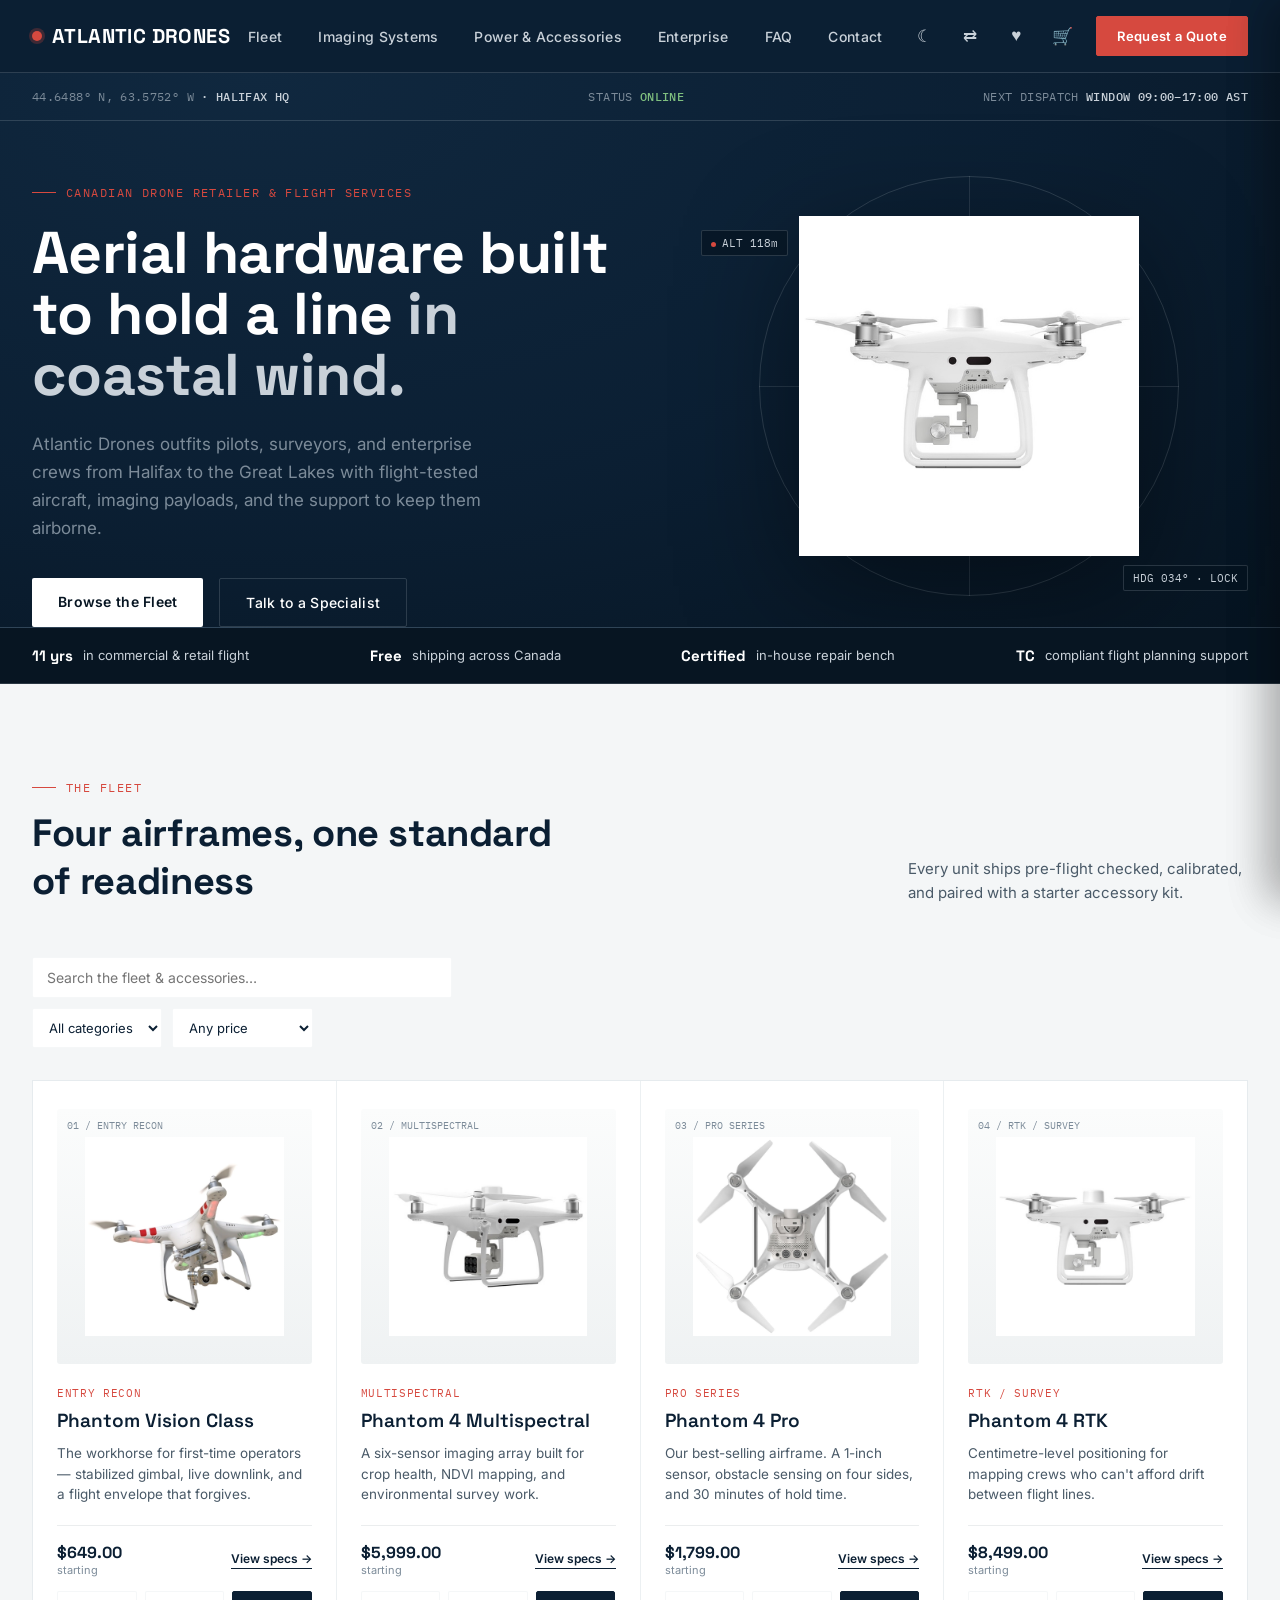
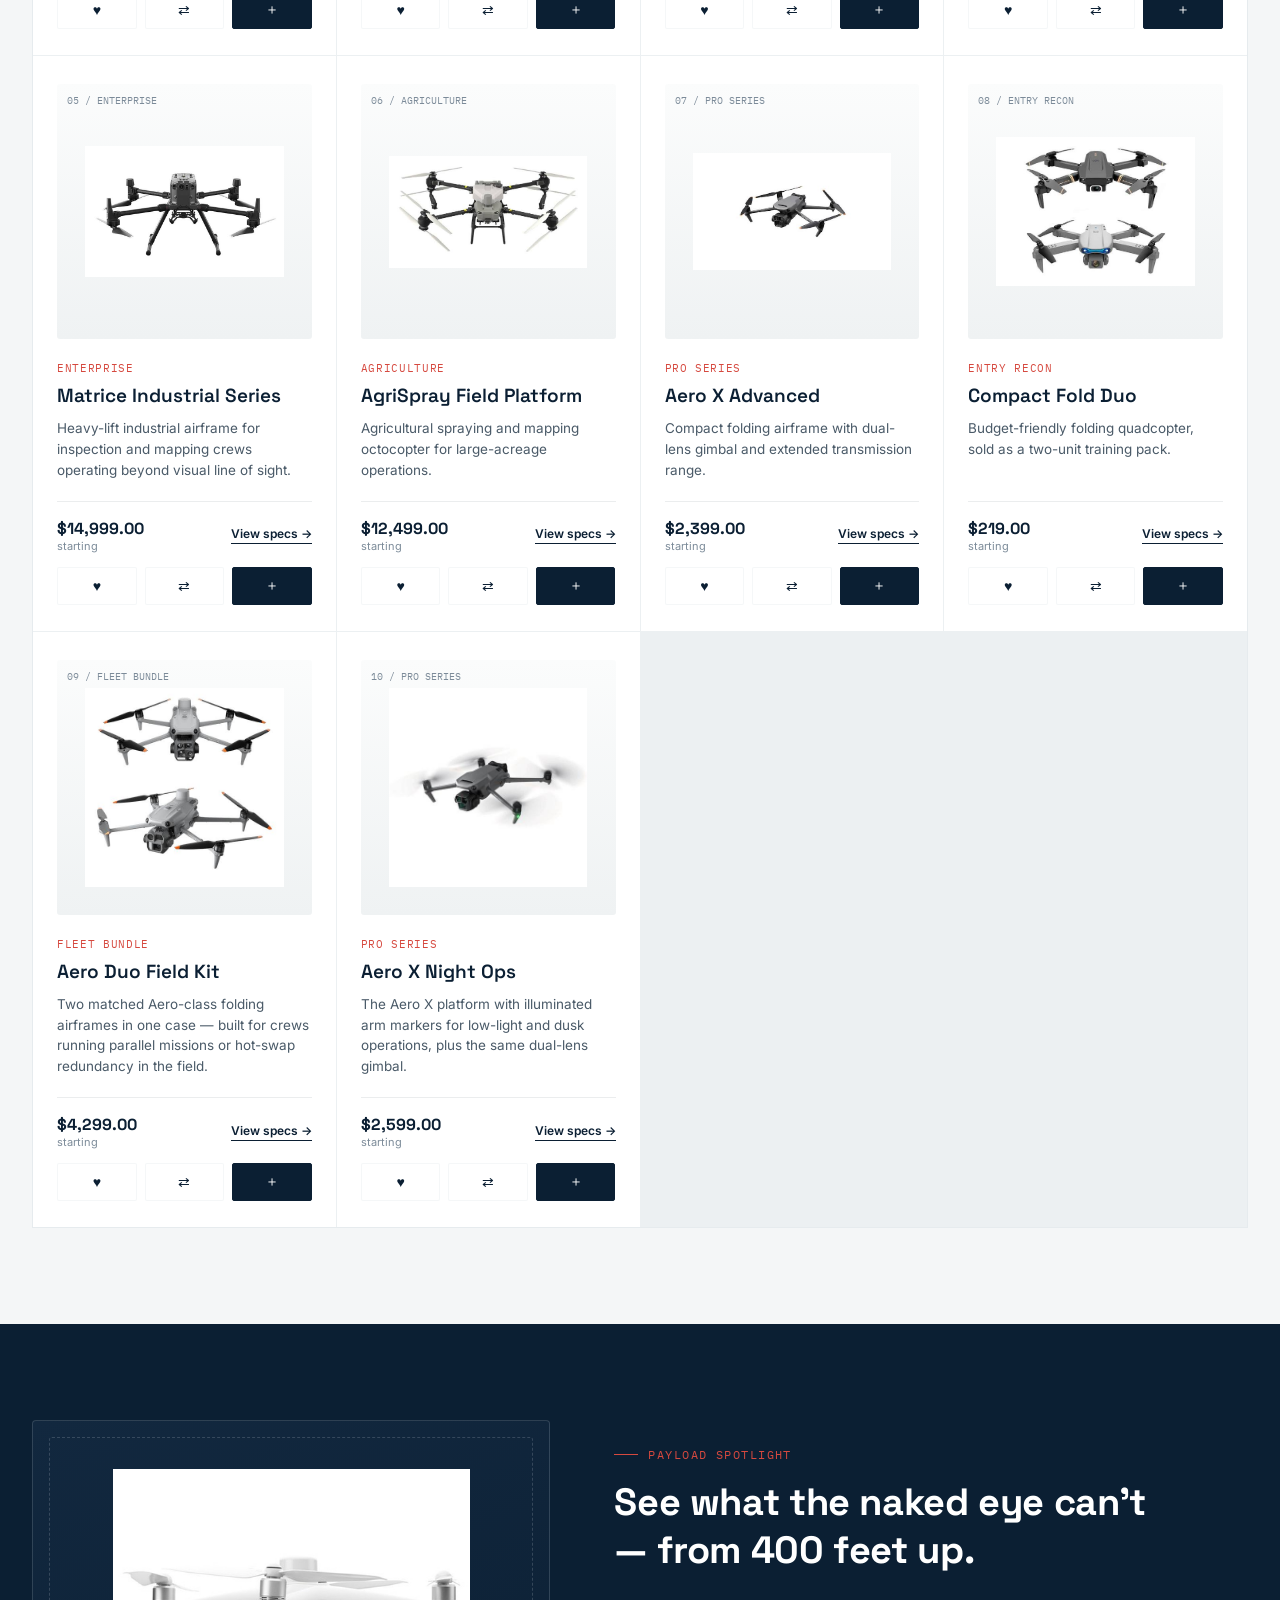
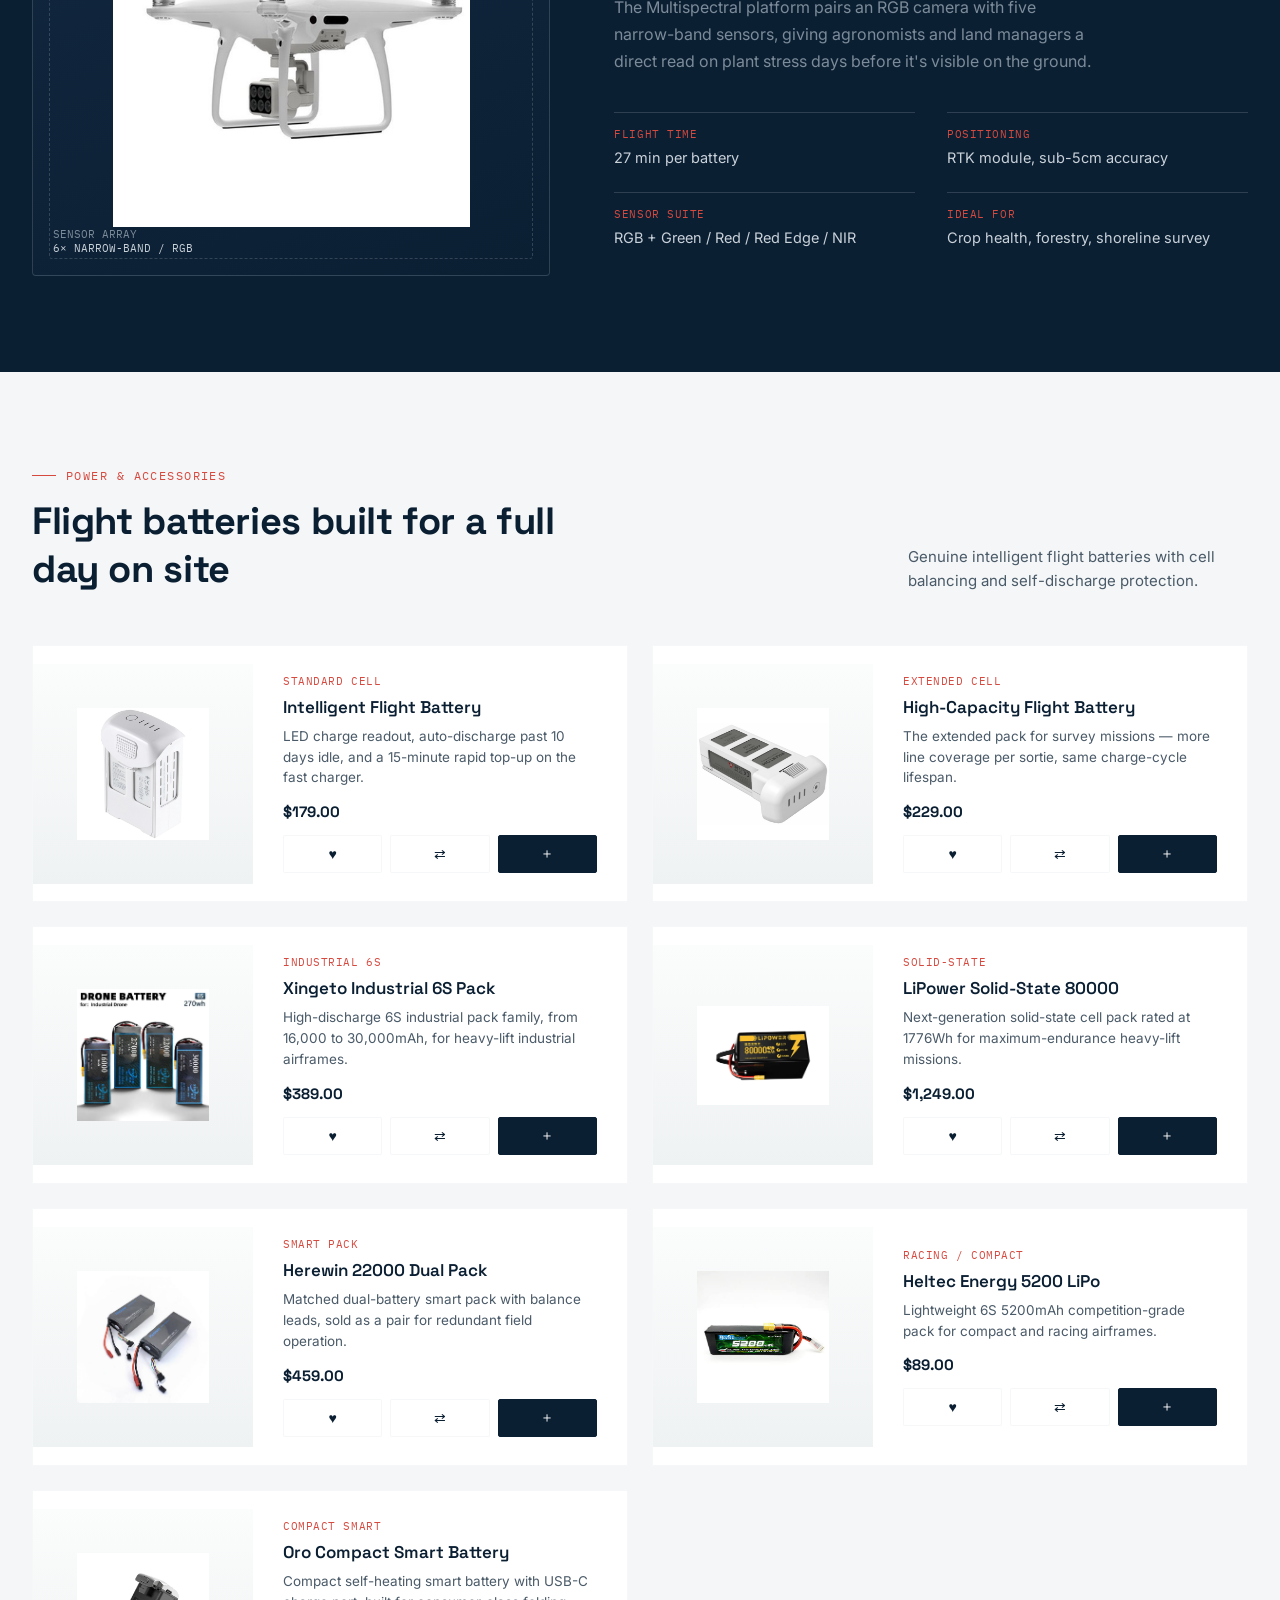
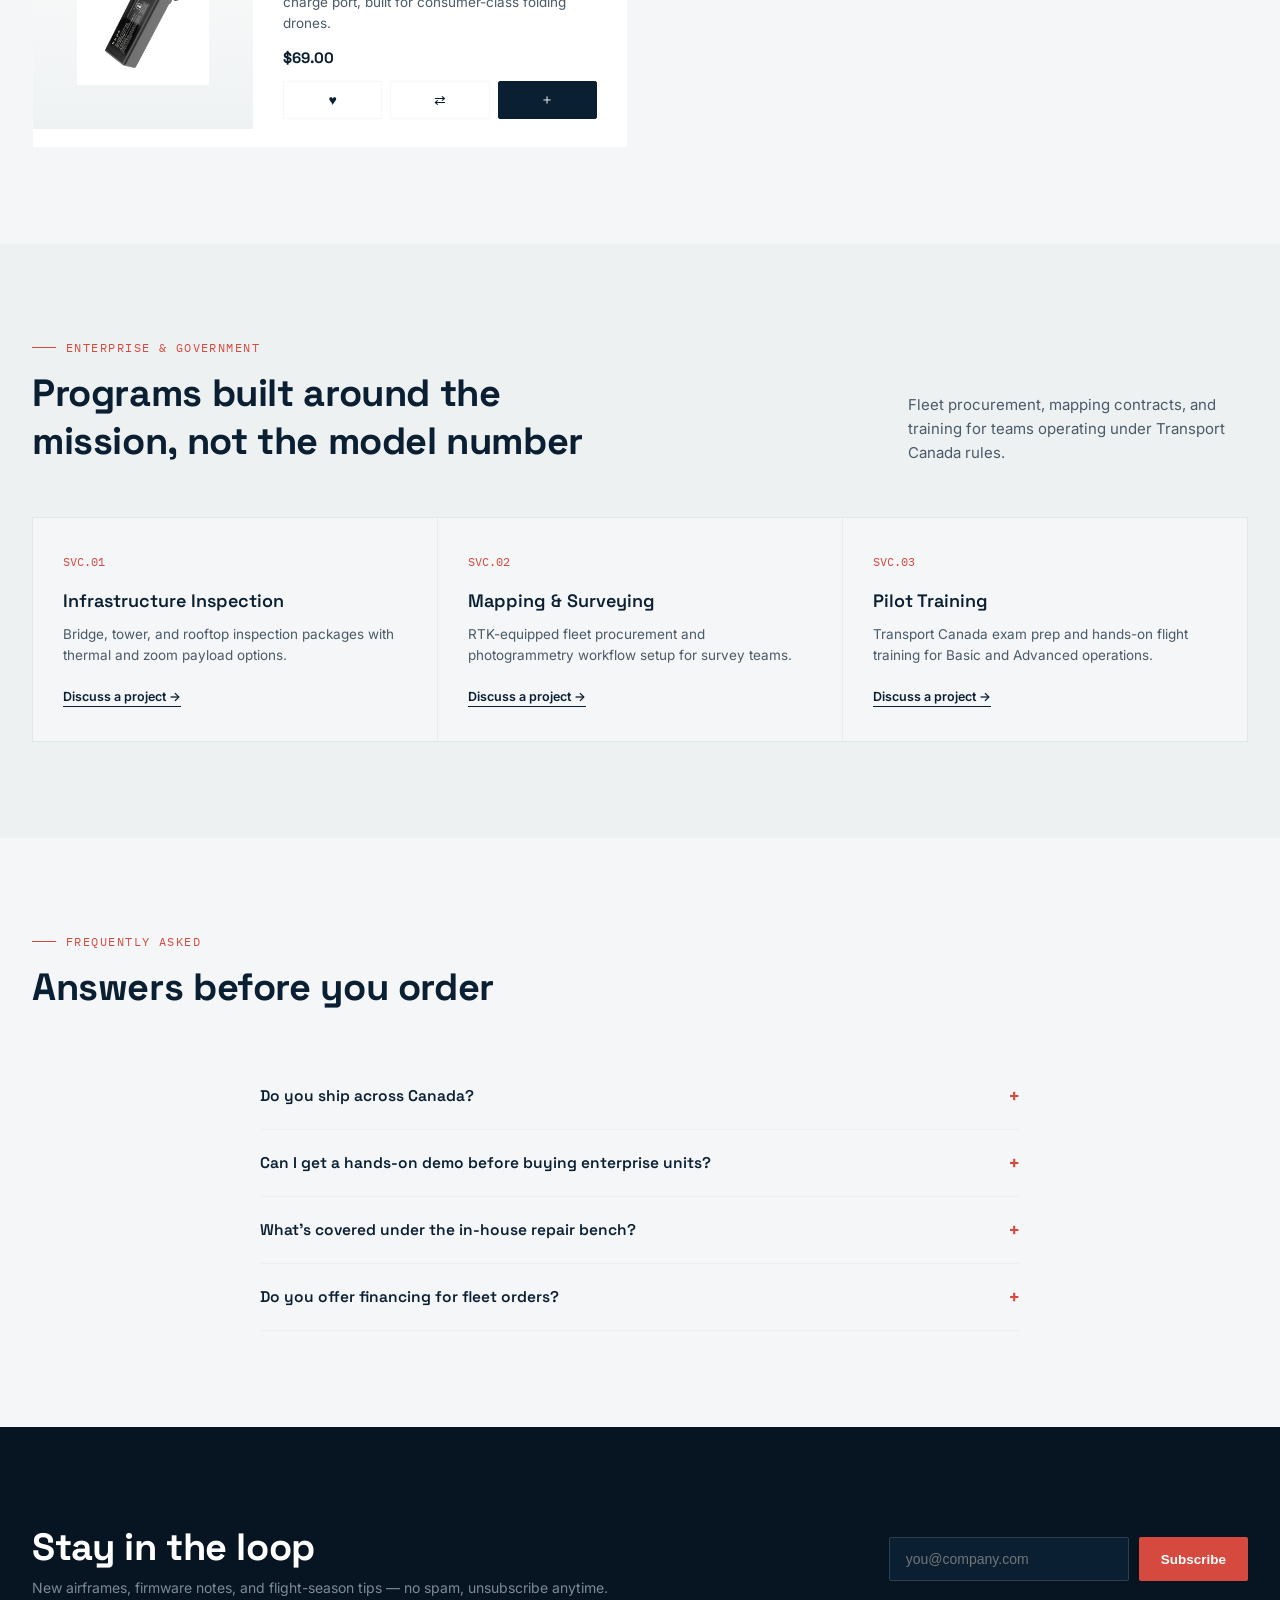
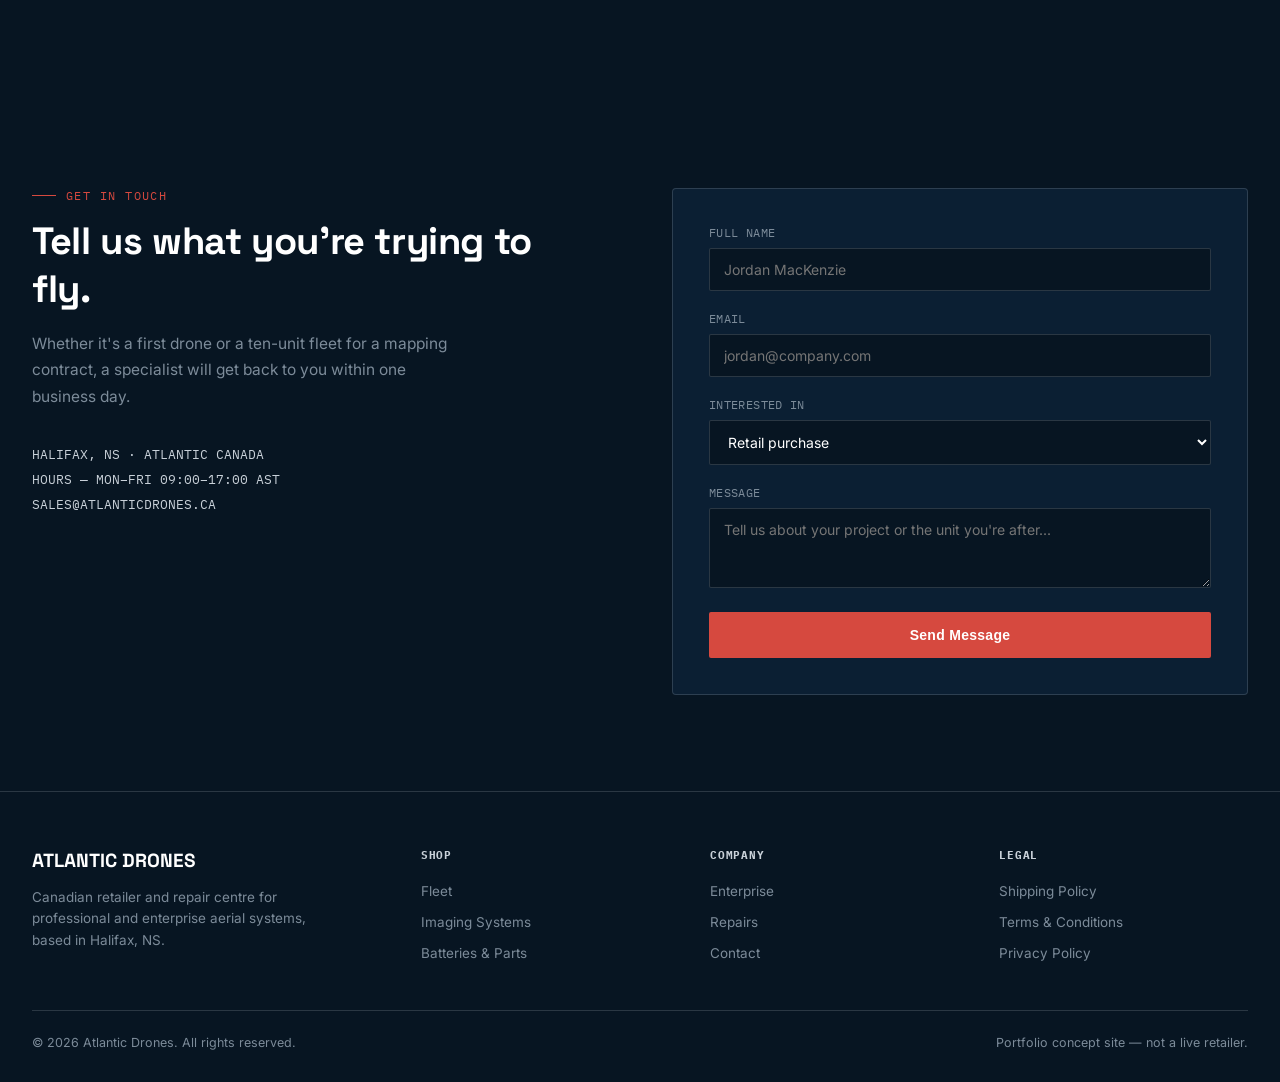
==== index.html @ 713cb5a5 "Add files via upload" ====
<!DOCTYPE html>
<html lang="en">
<head>
<meta charset="UTF-8">
<meta name="viewport" content="width=device-width, initial-scale=1.0">
<title>Atlantic Drones — Professional Aerial Systems</title>
<link rel="preconnect" href="https://fonts.googleapis.com">
<link href="https://fonts.googleapis.com/css2?family=Space+Grotesk:wght@500;600;700&family=Inter:wght@400;500;600;700&family=IBM+Plex+Mono:wght@400;500&display=swap" rel="stylesheet">
<link rel="stylesheet" href="assets/css/app.css">
<style>
  :root{
    --navy: #0B1F33;
    --navy-deep: #071522;
    --fog: #F4F6F7;
    --steel: #7C8B99;
    --steel-dark: #4A5A68;
    --signal: #D6493F;
    --chrome: #C9D1D9;
    --white: #FFFFFF;
    --line: rgba(201,209,217,0.18);
  }

  *{ margin:0; padding:0; box-sizing:border-box; }

  html{ scroll-behavior:smooth; }

  body{
    font-family:'Inter', sans-serif;
    background:var(--fog);
    color:var(--navy);
    -webkit-font-smoothing:antialiased;
  }

  .mono{ font-family:'IBM Plex Mono', monospace; }

  a{ color:inherit; text-decoration:none; }

  img{ display:block; max-width:100%; }

  /* ============ NAV ============ */
  .nav{
    position:sticky; top:0; z-index:100;
    background:var(--navy);
    border-bottom:1px solid var(--line);
  }
  .nav-inner{
    max-width:1280px; margin:0 auto; padding:0 32px;
    display:flex; align-items:center; justify-content:space-between;
    height:72px;
  }
  .logo{
    font-family:'Space Grotesk', sans-serif;
    font-weight:700; font-size:20px; color:var(--white);
    letter-spacing:0.02em;
    display:flex; align-items:center; gap:10px;
  }
  .logo .mark{
    width:10px; height:10px; border-radius:50%;
    background:var(--signal);
    box-shadow:0 0 0 3px rgba(214,73,63,0.25);
  }
  .nav-links{
    display:flex; gap:36px; list-style:none;
  }
  .nav-links a{
    color:var(--chrome); font-size:14px; font-weight:500;
    letter-spacing:0.02em;
    position:relative; padding:4px 0;
    transition:color .2s ease;
  }
  .nav-links a:hover{ color:var(--white); }
  .nav-cta{
    background:var(--signal); color:var(--white);
    font-size:13px; font-weight:600; letter-spacing:0.03em;
    padding:11px 20px; border-radius:2px;
    border:1px solid var(--signal);
    transition:background .2s ease, color .2s ease;
  }
  .nav-cta:hover{ background:transparent; color:var(--signal); }
  .nav-toggle{ display:none; }

  /* ============ HERO ============ */
  .hero{
    background:radial-gradient(ellipse at 20% 0%, #10283F 0%, var(--navy) 55%, var(--navy-deep) 100%);
    color:var(--white);
    position:relative;
    overflow:hidden;
    border-bottom:1px solid var(--line);
  }
  .hud-bar{
    max-width:1280px; margin:0 auto; padding:16px 32px;
    display:flex; justify-content:space-between; flex-wrap:wrap; gap:8px;
    font-size:12px; color:var(--steel);
    border-bottom:1px solid var(--line);
    letter-spacing:0.03em;
  }
  .hud-bar span b{ color:var(--chrome); font-weight:500; }

  .hero-grid{
    max-width:1280px; margin:0 auto; padding:64px 32px 0;
    display:grid; grid-template-columns:1.05fr 0.95fr; gap:40px;
    align-items:center;
  }
  .hero-eyebrow{
    font-family:'IBM Plex Mono', monospace;
    font-size:12px; color:var(--signal);
    letter-spacing:0.12em; text-transform:uppercase;
    margin-bottom:22px;
    display:flex; align-items:center; gap:10px;
  }
  .hero-eyebrow::before{
    content:''; width:24px; height:1px; background:var(--signal);
  }
  .hero h1{
    font-family:'Space Grotesk', sans-serif;
    font-size:clamp(38px, 4.6vw, 62px);
    font-weight:700;
    line-height:1.04;
    letter-spacing:-0.01em;
    margin-bottom:24px;
  }
  .hero h1 em{
    font-style:normal; color:var(--chrome);
  }
  .hero p.lede{
    font-size:17px; line-height:1.65; color:var(--steel);
    max-width:460px; margin-bottom:36px;
  }
  .hero-actions{ display:flex; gap:16px; flex-wrap:wrap; }
  .btn-primary{
    background:var(--white); color:var(--navy-deep);
    padding:15px 26px; font-size:14px; font-weight:600;
    border-radius:2px; letter-spacing:0.02em;
    transition:transform .2s ease, background .2s ease;
    display:inline-block;
  }
  .btn-primary:hover{ background:var(--chrome); transform:translateY(-1px); }
  .btn-ghost{
    border:1px solid var(--line); color:var(--white);
    padding:15px 26px; font-size:14px; font-weight:500;
    border-radius:2px; letter-spacing:0.02em;
    transition:border-color .2s ease, background .2s ease;
    display:inline-block;
  }
  .btn-ghost:hover{ border-color:var(--chrome); background:rgba(255,255,255,0.04); }

  .hero-visual{
    position:relative;
    display:flex; align-items:center; justify-content:center;
    padding:20px 0 60px;
  }
  .hud-ring{
    position:absolute;
    width:420px; height:420px;
    border:1px solid var(--line);
    border-radius:50%;
  }
  .hud-ring.inner{
    width:320px; height:320px;
    border-style:dashed;
    border-color:rgba(201,209,217,0.14);
  }
  .hud-cross{
    position:absolute; width:420px; height:420px;
  }
  .hud-cross::before, .hud-cross::after{
    content:''; position:absolute; background:rgba(201,209,217,0.14);
  }
  .hud-cross::before{ top:50%; left:0; width:100%; height:1px; }
  .hud-cross::after{ top:0; left:50%; width:1px; height:100%; }
  .hero-visual img{
    width:340px; position:relative; z-index:2;
    filter:drop-shadow(0 30px 60px rgba(0,0,0,0.45));
  }
  .hud-tag{
    position:absolute; font-family:'IBM Plex Mono', monospace;
    font-size:11px; color:var(--chrome);
    background:rgba(7,21,34,0.7);
    border:1px solid var(--line);
    padding:5px 9px; border-radius:2px;
    z-index:3; white-space:nowrap;
  }
  .hud-tag.tl{ top:8%; left:2%; }
  .hud-tag.br{ bottom:6%; right:0%; }
  .hud-tag .dot{
    width:5px; height:5px; border-radius:50%; background:var(--signal);
    display:inline-block; margin-right:6px;
  }

  /* ============ TICKER / TRUST STRIP ============ */
  .trust{
    background:var(--navy-deep);
    border-bottom:1px solid var(--line);
  }
  .trust-inner{
    max-width:1280px; margin:0 auto; padding:18px 32px;
    display:flex; justify-content:space-between; flex-wrap:wrap; gap:18px;
  }
  .trust-item{
    display:flex; align-items:center; gap:10px;
    color:var(--chrome); font-size:13px;
  }
  .trust-item .num{
    font-family:'Space Grotesk', sans-serif; font-weight:700;
    color:var(--white); font-size:15px;
  }

  /* ============ SECTION SHELL ============ */
  section{ padding:96px 32px; }
  .wrap{ max-width:1280px; margin:0 auto; }
  .section-head{
    display:flex; justify-content:space-between; align-items:flex-end;
    margin-bottom:52px; gap:24px; flex-wrap:wrap;
  }
  .eyebrow{
    font-family:'IBM Plex Mono', monospace; font-size:12px;
    color:var(--signal); letter-spacing:0.12em; text-transform:uppercase;
    margin-bottom:14px; display:flex; align-items:center; gap:10px;
  }
  .eyebrow::before{ content:''; width:24px; height:1px; background:var(--signal); }
  h2{
    font-family:'Space Grotesk', sans-serif;
    font-size:clamp(28px, 3vw, 38px);
    font-weight:700; color:var(--navy); letter-spacing:-0.01em;
    max-width:560px;
  }
  .section-note{
    font-size:15px; color:var(--steel-dark); max-width:340px; line-height:1.6;
  }

  /* ============ FLEET GRID ============ */
  .fleet-grid{
    display:grid; grid-template-columns:repeat(4, 1fr); gap:1px;
    background:var(--line); border:1px solid var(--line);
  }
  .fleet-card{
    background:var(--white);
    padding:28px 24px 26px;
    display:flex; flex-direction:column;
    position:relative;
  }
  .fleet-card .imgwrap{
    position:relative;
    background:linear-gradient(180deg, #FBFCFC 0%, #EFF2F3 100%);
    border-radius:3px;
    aspect-ratio:1/1;
    display:flex; align-items:center; justify-content:center;
    margin-bottom:22px;
    overflow:hidden;
  }
  .fleet-card .imgwrap img{ width:78%; transition:transform .35s ease; }
  .fleet-card:hover .imgwrap img{ transform:scale(1.05); }
  .fleet-card .imgwrap .coord{
    position:absolute; top:10px; left:10px;
    font-family:'IBM Plex Mono', monospace; font-size:10px;
    color:var(--steel);
  }
  .fleet-card .tag{
    font-family:'IBM Plex Mono', monospace; font-size:11px;
    color:var(--signal); letter-spacing:0.06em; text-transform:uppercase;
    margin-bottom:8px;
  }
  .fleet-card h3{
    font-family:'Space Grotesk', sans-serif; font-size:19px; font-weight:600;
    margin-bottom:10px; color:var(--navy);
  }
  .fleet-card p{
    font-size:13.5px; color:var(--steel-dark); line-height:1.55;
    margin-bottom:20px; flex-grow:1;
  }
  .fleet-card .meta{
    display:flex; justify-content:space-between; align-items:center;
    border-top:1px solid #EBEDEE; padding-top:16px;
  }
  .fleet-card .price{
    font-family:'Space Grotesk', sans-serif; font-weight:700; font-size:16px;
  }
  .fleet-card .price span{ font-size:11px; color:var(--steel); font-weight:400; font-family:'Inter'; display:block; }
  .fleet-card .view{
    font-size:12px; font-weight:600; color:var(--navy);
    border-bottom:1px solid var(--navy); padding-bottom:2px;
  }

  /* ============ FEATURE / SPEC SPLIT ============ */
  .feature{
    background:var(--navy);
    color:var(--white);
  }
  .feature .wrap{
    display:grid; grid-template-columns:0.9fr 1.1fr; gap:64px; align-items:center;
  }
  .feature-visual{
    background:linear-gradient(160deg, #12283F 0%, #0B1F33 100%);
    border:1px solid var(--line);
    border-radius:4px;
    padding:48px;
    position:relative;
    display:flex; align-items:center; justify-content:center;
  }
  .feature-visual img{ width:85%; }
  .feature-visual .scan{
    position:absolute; inset:16px;
    border:1px dashed rgba(201,209,217,0.2);
    border-radius:3px;
  }
  .feature-visual .readout{
    position:absolute; bottom:20px; left:20px;
    font-family:'IBM Plex Mono', monospace; font-size:11px;
    color:var(--chrome);
  }
  .feature-visual .readout .l{ color:var(--steel); }
  .feature-copy .eyebrow{ margin-bottom:16px; }
  .feature-copy h2{ color:var(--white); margin-bottom:20px; }
  .feature-copy p.lede{ color:var(--steel); font-size:16px; line-height:1.7; margin-bottom:36px; max-width:480px; }
  .spec-list{ display:grid; grid-template-columns:1fr 1fr; gap:24px 32px; }
  .spec-item{ border-top:1px solid var(--line); padding-top:14px; }
  .spec-item .k{ font-family:'IBM Plex Mono', monospace; font-size:11px; color:var(--signal); letter-spacing:0.05em; text-transform:uppercase; margin-bottom:6px; }
  .spec-item .v{ font-size:14.5px; color:var(--chrome); line-height:1.5; }

  /* ============ ACCESSORIES ============ */
  .access-grid{
    display:grid; grid-template-columns:repeat(2, 1fr); gap:24px;
  }
  .access-card{
    background:var(--white); border:1px solid var(--line);
    display:grid; grid-template-columns:220px 1fr;
    align-items:center;
  }
  .access-card .imgwrap{
    background:linear-gradient(180deg, #FBFCFC 0%, #EFF2F3 100%);
    aspect-ratio:1/1; display:flex; align-items:center; justify-content:center;
  }
  .access-card .imgwrap img{ width:60%; }
  .access-card .copy{ padding:28px 30px; }
  .access-card .tag{ font-family:'IBM Plex Mono', monospace; font-size:11px; color:var(--signal); text-transform:uppercase; letter-spacing:0.05em; margin-bottom:8px; }
  .access-card h4{ font-family:'Space Grotesk', sans-serif; font-size:17px; font-weight:600; margin-bottom:8px; color:var(--navy); }
  .access-card p{ font-size:13.5px; color:var(--steel-dark); line-height:1.55; margin-bottom:14px; }
  .access-card .price{ font-family:'Space Grotesk', sans-serif; font-weight:700; font-size:15px; }

  /* ============ SERVICES ============ */
  .services{ background:#EEF1F2; }
  .service-grid{ display:grid; grid-template-columns:repeat(3, 1fr); gap:1px; background:var(--line); border:1px solid var(--line); }
  .service-card{ background:var(--fog); padding:36px 30px; }
  .service-card .idx{ font-family:'IBM Plex Mono', monospace; font-size:12px; color:var(--signal); margin-bottom:20px; }
  .service-card h4{ font-family:'Space Grotesk', sans-serif; font-size:18px; font-weight:600; margin-bottom:12px; }
  .service-card p{ font-size:13.5px; color:var(--steel-dark); line-height:1.6; margin-bottom:18px; }
  .service-card a{ font-size:12.5px; font-weight:600; color:var(--navy); border-bottom:1px solid var(--navy); padding-bottom:2px; }

  /* ============ CONTACT / CTA ============ */
  .contact{ background:var(--navy-deep); color:var(--white); }
  .contact .wrap{ display:grid; grid-template-columns:1fr 1fr; gap:64px; }
  .contact h2{ color:var(--white); margin-bottom:18px; }
  .contact p.lede{ color:var(--steel); font-size:15.5px; line-height:1.7; max-width:420px; margin-bottom:32px; }
  .contact-coords{ font-family:'IBM Plex Mono', monospace; font-size:12.5px; color:var(--chrome); line-height:2; }
  .form{ background:var(--navy); border:1px solid var(--line); padding:36px; border-radius:4px; }
  .form-row{ margin-bottom:20px; }
  .form-row label{ display:block; font-size:12px; color:var(--steel); margin-bottom:8px; letter-spacing:0.03em; text-transform:uppercase; font-family:'IBM Plex Mono', monospace; }
  .form-row input, .form-row select, .form-row textarea{
    width:100%; background:var(--navy-deep); border:1px solid var(--line);
    color:var(--white); padding:12px 14px; font-size:14px; border-radius:2px;
    font-family:'Inter', sans-serif;
  }
  .form-row textarea{ resize:vertical; min-height:80px; }
  .form-submit{
    width:100%; background:var(--signal); color:var(--white); border:none;
    padding:15px; font-size:14px; font-weight:600; letter-spacing:0.02em;
    border-radius:2px; cursor:pointer; transition:background .2s ease;
  }
  .form-submit:hover{ background:#BE3A31; }

  /* ============ FOOTER ============ */
  footer{ background:var(--navy-deep); border-top:1px solid var(--line); color:var(--steel); }
  .footer-inner{
    max-width:1280px; margin:0 auto; padding:56px 32px 32px;
  }
  .footer-top{ display:grid; grid-template-columns:1.4fr repeat(3, 1fr); gap:40px; margin-bottom:48px; }
  .footer-logo{ font-family:'Space Grotesk', sans-serif; font-weight:700; font-size:19px; color:var(--white); margin-bottom:14px; }
  .footer-top p{ font-size:13.5px; line-height:1.6; max-width:280px; }
  .footer-col h5{ font-family:'IBM Plex Mono', monospace; font-size:11px; color:var(--chrome); text-transform:uppercase; letter-spacing:0.08em; margin-bottom:18px; }
  .footer-col ul{ list-style:none; display:flex; flex-direction:column; gap:11px; }
  .footer-col a{ font-size:13.5px; transition:color .2s ease; }
  .footer-col a:hover{ color:var(--white); }
  .footer-bottom{
    border-top:1px solid var(--line); padding-top:24px;
    display:flex; justify-content:space-between; flex-wrap:wrap; gap:12px;
    font-size:12.5px;
  }

  /* ============ RESPONSIVE ============ */
  @media (max-width: 980px){
    .hero-grid{ grid-template-columns:1fr; padding-top:48px; }
    .hero-visual{ order:-1; padding-bottom:30px; }
    .feature .wrap{ grid-template-columns:1fr; }
    .fleet-grid{ grid-template-columns:repeat(2,1fr); }
    .access-grid{ grid-template-columns:1fr; }
    .service-grid{ grid-template-columns:1fr; }
    .contact .wrap{ grid-template-columns:1fr; }
    .footer-top{ grid-template-columns:1fr 1fr; }
  }
  @media (max-width: 720px){
    .nav-links{ display:none; }
    .fleet-grid{ grid-template-columns:1fr; }
    .access-card{ grid-template-columns:1fr; }
    .spec-list{ grid-template-columns:1fr; }
    .footer-top{ grid-template-columns:1fr; }
    section{ padding:64px 20px; }
    .hud-bar{ display:none; }
  }

  @media (prefers-reduced-motion: reduce){
    *{ transition:none !important; }
  }

  a:focus-visible, button:focus-visible, input:focus-visible, textarea:focus-visible{
    outline:2px solid var(--signal); outline-offset:2px;
  }
</style>
</head>
<body>

<nav class="nav">
  <div class="nav-inner">
    <a href="#top" class="logo"><span class="mark"></span>ATLANTIC DRONES</a>
    <button class="nav-toggle" aria-label="Toggle navigation menu" aria-expanded="false"><span></span></button>
    <ul class="nav-links">
      <li><a href="#fleet">Fleet</a></li>
      <li><a href="#imaging">Imaging Systems</a></li>
      <li><a href="#power">Power &amp; Accessories</a></li>
      <li><a href="#services">Enterprise</a></li>
      <li><a href="#faq">FAQ</a></li>
      <li><a href="#contact">Contact</a></li>
    </ul>
    <div class="nav-icons">
      <button id="theme-toggle" class="nav-icon-btn" title="Toggle dark mode">☾</button>
      <button id="compare-toggle" class="nav-icon-btn" title="Compare products">⇄<span class="compare-count count-badge">0</span></button>
      <button id="wishlist-toggle" class="nav-icon-btn" title="Wishlist">♥<span class="wishlist-count count-badge">0</span></button>
      <button id="cart-toggle" class="nav-icon-btn" title="Cart">🛒<span class="cart-count count-badge">0</span></button>
    </div>
    <a href="#contact" class="nav-cta">Request a Quote</a>
  </div>
</nav>

<header class="hero" id="top">
  <div class="hud-bar mono">
    <span>44.6488° N, 63.5752° W <b>· HALIFAX HQ</b></span>
    <span>STATUS <b style="color:#7FBF7F">ONLINE</b></span>
    <span>NEXT DISPATCH <b>WINDOW 09:00–17:00 AST</b></span>
  </div>
  <div class="hero-grid">
    <div class="hero-copy">
      <div class="hero-eyebrow">Canadian Drone Retailer &amp; Flight Services</div>
      <h1>Aerial hardware built to hold a line <em>in coastal wind.</em></h1>
      <p class="lede">Atlantic Drones outfits pilots, surveyors, and enterprise crews from Halifax to the Great Lakes with flight-tested aircraft, imaging payloads, and the support to keep them airborne.</p>
      <div class="hero-actions">
        <a href="#fleet" class="btn-primary">Browse the Fleet</a>
        <a href="#contact" class="btn-ghost">Talk to a Specialist</a>
      </div>
    </div>
    <div class="hero-visual">
      <div class="hud-ring"></div>
      <div class="hud-ring inner"></div>
      <div class="hud-cross"></div>
      <div class="hud-tag tl mono"><span class="dot"></span>ALT 118m</div>
      <div class="hud-tag br mono">HDG 034° · LOCK</div>
      <img src="images/drone_3.png" alt="Quadcopter drone with gimbal-mounted camera, viewed head-on">
    </div>
  </div>
</header>

<div class="trust">
  <div class="trust-inner">
    <div class="trust-item"><span class="num" data-count-to="11" data-count-suffix=" yrs">0 yrs</span> in commercial &amp; retail flight</div>
    <div class="trust-item"><span class="num">Free</span> shipping across Canada</div>
    <div class="trust-item"><span class="num">Certified</span> in-house repair bench</div>
    <div class="trust-item"><span class="num">TC</span> compliant flight planning support</div>
  </div>
</div>

<section id="fleet">
  <div class="wrap">
    <div class="section-head">
      <div>
        <div class="eyebrow">The Fleet</div>
        <h2>Four airframes, one standard of readiness</h2>
      </div>
      <p class="section-note">Every unit ships pre-flight checked, calibrated, and paired with a starter accessory kit.</p>
    </div>
    <div class="search-wrap">
      <div class="search-controls">
        <input type="text" id="product-search" placeholder="Search the fleet & accessories…" autocomplete="off">
        <select id="category-filter">
          <option value="">All categories</option>
          <option value="Drones">Drones</option>
          <option value="Batteries">Batteries</option>
        </select>
        <select id="price-filter">
          <option value="">Any price</option>
          <option value="500">Under $500</option>
          <option value="2000">Under $2,000</option>
          <option value="10000">Under $10,000</option>
          <option value="20000">Under $20,000</option>
        </select>
      </div>
      <div id="search-suggestions" class="search-suggestions" hidden></div>
    </div>
    <div class="fleet-grid">

      <div class="fleet-card" data-product-card data-category="Drones" data-price="649" data-name="phantom vision class">
        <div class="imgwrap">
          <span class="coord mono">01 / RECON</span>
          <img src="images/drone_1.png" alt="Compact quadcopter drone with red rotor markings and gimbal camera" data-lightbox="images/drone_1.png">
        </div>
        <div class="tag">Entry Recon</div>
        <h3>Phantom Vision Class</h3>
        <p>The workhorse for first-time operators — stabilized gimbal, live downlink, and a flight envelope that forgives.</p>
        <div class="meta">
          <div class="price">$649 <span>starting</span></div>
          <a href="#" class="view" data-quickview="1">View specs →</a>
        </div>
        <div class="card-actions">
          <button class="icon-btn" data-wishlist-toggle="1" title="Save to wishlist">♥</button>
          <button class="icon-btn" data-compare-toggle="1" title="Add to comparison">⇄</button>
          <button class="icon-btn icon-btn-primary" data-add-to-cart="1" title="Add to cart">＋</button>
        </div>
      </div>

      <div class="fleet-card" data-product-card data-category="Drones" data-price="5999" data-name="phantom 4 multispectral">
        <div class="imgwrap">
          <span class="coord mono">02 / IMAGING</span>
          <img src="images/drone_2.png" alt="Drone with multispectral camera array for agricultural imaging" data-lightbox="images/drone_2.png">
        </div>
        <div class="tag">Multispectral</div>
        <h3>Phantom 4 Multispectral</h3>
        <p>A six-sensor imaging array built for crop health, NDVI mapping, and environmental survey work.</p>
        <div class="meta">
          <div class="price">$5,999 <span>starting</span></div>
          <a href="#" class="view" data-quickview="2">View specs →</a>
        </div>
        <div class="card-actions">
          <button class="icon-btn" data-wishlist-toggle="2" title="Save to wishlist">♥</button>
          <button class="icon-btn" data-compare-toggle="2" title="Add to comparison">⇄</button>
          <button class="icon-btn icon-btn-primary" data-add-to-cart="2" title="Add to cart">＋</button>
        </div>
      </div>

      <div class="fleet-card" data-product-card data-category="Drones" data-price="1799" data-name="phantom 4 pro">
        <div class="imgwrap">
          <span class="coord mono">03 / STANDARD</span>
          <img src="images/drone_6.png" alt="Drone viewed from above showing four folded rotor arms" data-lightbox="images/drone_6.png">
        </div>
        <div class="tag">Pro Series</div>
        <h3>Phantom 4 Pro</h3>
        <p>Our best-selling airframe. A 1-inch sensor, obstacle sensing on four sides, and 30 minutes of hold time.</p>
        <div class="meta">
          <div class="price">$1,799 <span>starting</span></div>
          <a href="#" class="view" data-quickview="3">View specs →</a>
        </div>
        <div class="card-actions">
          <button class="icon-btn" data-wishlist-toggle="3" title="Save to wishlist">♥</button>
          <button class="icon-btn" data-compare-toggle="3" title="Add to comparison">⇄</button>
          <button class="icon-btn icon-btn-primary" data-add-to-cart="3" title="Add to cart">＋</button>
        </div>
      </div>

      <div class="fleet-card" data-product-card data-category="Drones" data-price="8499" data-name="phantom 4 rtk">
        <div class="imgwrap">
          <span class="coord mono">04 / ENTERPRISE</span>
          <img src="images/drone_3.png" alt="Enterprise-grade drone front view with reinforced landing gear" data-lightbox="images/drone_3.png">
        </div>
        <div class="tag">RTK / Survey</div>
        <h3>Phantom 4 RTK</h3>
        <p>Centimetre-level positioning for mapping crews who can't afford drift between flight lines.</p>
        <div class="meta">
          <div class="price">$8,499 <span>starting</span></div>
          <a href="#" class="view" data-quickview="4">View specs →</a>
        </div>
        <div class="card-actions">
          <button class="icon-btn" data-wishlist-toggle="4" title="Save to wishlist">♥</button>
          <button class="icon-btn" data-compare-toggle="4" title="Add to comparison">⇄</button>
          <button class="icon-btn icon-btn-primary" data-add-to-cart="4" title="Add to cart">＋</button>
        </div>
      </div>

      <div class="fleet-card" data-product-card data-category="Drones" data-price="14999" data-name="matrice industrial series">
        <div class="imgwrap">
          <span class="coord mono">05 / ENTERPRISE</span>
          <img src="images/drone_9.jpg" alt="Black industrial drone with carbon-fiber arms and extended landing legs" data-lightbox="images/drone_9.jpg">
        </div>
        <div class="tag">Enterprise</div>
        <h3>Matrice Industrial Series</h3>
        <p>Heavy-lift industrial airframe for inspection and mapping crews operating beyond visual line of sight.</p>
        <div class="meta">
          <div class="price">$14,999 <span>starting</span></div>
          <a href="#" class="view" data-quickview="5">View specs →</a>
        </div>
        <div class="card-actions">
          <button class="icon-btn" data-wishlist-toggle="5" title="Save to wishlist">♥</button>
          <button class="icon-btn" data-compare-toggle="5" title="Add to comparison">⇄</button>
          <button class="icon-btn icon-btn-primary" data-add-to-cart="5" title="Add to cart">＋</button>
        </div>
      </div>

      <div class="fleet-card" data-product-card data-category="Drones" data-price="12499" data-name="agrispray field platform">
        <div class="imgwrap">
          <span class="coord mono">06 / AGRICULTURE</span>
          <img src="images/drone_11.jpg" alt="Gray agricultural drone with spray tank and four-arm frame" data-lightbox="images/drone_11.jpg">
        </div>
        <div class="tag">Agriculture</div>
        <h3>AgriSpray Field Platform</h3>
        <p>Agricultural spraying and mapping octocopter for large-acreage operations.</p>
        <div class="meta">
          <div class="price">$12,499 <span>starting</span></div>
          <a href="#" class="view" data-quickview="6">View specs →</a>
        </div>
        <div class="card-actions">
          <button class="icon-btn" data-wishlist-toggle="6" title="Save to wishlist">♥</button>
          <button class="icon-btn" data-compare-toggle="6" title="Add to comparison">⇄</button>
          <button class="icon-btn icon-btn-primary" data-add-to-cart="6" title="Add to cart">＋</button>
        </div>
      </div>

      <div class="fleet-card" data-product-card data-category="Drones" data-price="2399" data-name="aero x advanced">
        <div class="imgwrap">
          <span class="coord mono">07 / PRO</span>
          <img src="images/drone_7.jpg" alt="Gray folding drone with dual-lens gimbal camera" data-lightbox="images/drone_7.jpg">
        </div>
        <div class="tag">Pro Series</div>
        <h3>Aero X Advanced</h3>
        <p>Compact folding airframe with dual-lens gimbal and extended transmission range.</p>
        <div class="meta">
          <div class="price">$2,399 <span>starting</span></div>
          <a href="#" class="view" data-quickview="7">View specs →</a>
        </div>
        <div class="card-actions">
          <button class="icon-btn" data-wishlist-toggle="7" title="Save to wishlist">♥</button>
          <button class="icon-btn" data-compare-toggle="7" title="Add to comparison">⇄</button>
          <button class="icon-btn icon-btn-primary" data-add-to-cart="7" title="Add to cart">＋</button>
        </div>
      </div>

      <div class="fleet-card" data-product-card data-category="Drones" data-price="219" data-name="compact fold duo">
        <div class="imgwrap">
          <span class="coord mono">08 / RECON</span>
          <img src="images/drone_10.jpg" alt="Two compact folding drones shown side by side" data-lightbox="images/drone_10.jpg">
        </div>
        <div class="tag">Entry Recon</div>
        <h3>Compact Fold Duo</h3>
        <p>Budget-friendly folding quadcopter, sold as a two-unit training pack.</p>
        <div class="meta">
          <div class="price">$219 <span>starting</span></div>
          <a href="#" class="view" data-quickview="8">View specs →</a>
        </div>
        <div class="card-actions">
          <button class="icon-btn" data-wishlist-toggle="8" title="Save to wishlist">♥</button>
          <button class="icon-btn" data-compare-toggle="8" title="Add to comparison">⇄</button>
          <button class="icon-btn icon-btn-primary" data-add-to-cart="8" title="Add to cart">＋</button>
        </div>
      </div>

      <div class="fleet-card" data-product-card data-category="Drones" data-price="4299" data-name="aero duo field kit">
        <div class="imgwrap">
          <span class="coord mono">09 / BUNDLE</span>
          <img src="images/drone_8.jpg" alt="Two matched folding drones with dual-lens gimbals, stacked for comparison" data-lightbox="images/drone_8.jpg">
        </div>
        <div class="tag">Fleet Bundle</div>
        <h3>Aero Duo Field Kit</h3>
        <p>Two matched Aero-class folding airframes in one case — for crews running parallel missions or hot-swap redundancy.</p>
        <div class="meta">
          <div class="price">$4,299 <span>starting</span></div>
          <a href="#" class="view" data-quickview="16">View specs →</a>
        </div>
        <div class="card-actions">
          <button class="icon-btn" data-wishlist-toggle="16" title="Save to wishlist">♥</button>
          <button class="icon-btn" data-compare-toggle="16" title="Add to comparison">⇄</button>
          <button class="icon-btn icon-btn-primary" data-add-to-cart="16" title="Add to cart">＋</button>
        </div>
      </div>

      <div class="fleet-card" data-product-card data-category="Drones" data-price="2599" data-name="aero x night ops">
        <div class="imgwrap">
          <span class="coord mono">10 / PRO</span>
          <img src="images/drone_12.jpg" alt="Gray folding drone in flight with green status lighting" data-lightbox="images/drone_12.jpg">
        </div>
        <div class="tag">Pro Series</div>
        <h3>Aero X Night Ops</h3>
        <p>The Aero X platform with illuminated arm markers for low-light and dusk operations.</p>
        <div class="meta">
          <div class="price">$2,599 <span>starting</span></div>
          <a href="#" class="view" data-quickview="17">View specs →</a>
        </div>
        <div class="card-actions">
          <button class="icon-btn" data-wishlist-toggle="17" title="Save to wishlist">♥</button>
          <button class="icon-btn" data-compare-toggle="17" title="Add to comparison">⇄</button>
          <button class="icon-btn icon-btn-primary" data-add-to-cart="17" title="Add to cart">＋</button>
        </div>
      </div>

    </div>
  </div>
</section>

<section id="recently-viewed" style="display:none;">
  <div class="wrap">
    <h2>Recently Viewed</h2>
    <div id="recently-viewed-list" class="rv-grid"></div>
  </div>
</section>

<section class="feature" id="imaging">
  <div class="wrap">
    <div class="feature-visual">
      <div class="scan"></div>
      <img src="images/drone_2.png" alt="Close view of multispectral camera sensor array mounted under a drone">
      <div class="readout mono"><span class="l">SENSOR ARRAY</span><br>6× NARROW-BAND / RGB</div>
    </div>
    <div class="feature-copy">
      <div class="eyebrow">Payload Spotlight</div>
      <h2>See what the naked eye can't — from 400 feet up.</h2>
      <p class="lede">The Multispectral platform pairs an RGB camera with five narrow-band sensors, giving agronomists and land managers a direct read on plant stress days before it's visible on the ground.</p>
      <div class="spec-list">
        <div class="spec-item">
          <div class="k">Flight Time</div>
          <div class="v">27 min per battery</div>
        </div>
        <div class="spec-item">
          <div class="k">Positioning</div>
          <div class="v">RTK module, sub-5cm accuracy</div>
        </div>
        <div class="spec-item">
          <div class="k">Sensor Suite</div>
          <div class="v">RGB + Green / Red / Red Edge / NIR</div>
        </div>
        <div class="spec-item">
          <div class="k">Ideal For</div>
          <div class="v">Crop health, forestry, shoreline survey</div>
        </div>
      </div>
    </div>
  </div>
</section>

<section id="power">
  <div class="wrap">
    <div class="section-head">
      <div>
        <div class="eyebrow">Power &amp; Accessories</div>
        <h2>Flight batteries built for a full day on site</h2>
      </div>
      <p class="section-note">Genuine intelligent flight batteries with cell balancing and self-discharge protection.</p>
    </div>
    <div class="access-grid">
      <div class="access-card" data-product-card data-category="Batteries" data-price="179" data-name="intelligent flight battery">
        <div class="imgwrap"><img src="images/drone_4.png" alt="White intelligent flight battery" data-lightbox="images/drone_4.png"></div>
        <div class="copy">
          <div class="tag">Standard Cell</div>
          <h4>Intelligent Flight Battery</h4>
          <p>LED charge readout, auto-discharge past 10 days idle, and a 15-minute rapid top-up on the fast charger.</p>
          <div class="price">$179</div>
          <div class="card-actions">
            <button class="icon-btn" data-wishlist-toggle="9" title="Save to wishlist">♥</button>
            <button class="icon-btn" data-compare-toggle="9" title="Add to comparison">⇄</button>
            <button class="icon-btn icon-btn-primary" data-add-to-cart="9" title="Add to cart">＋</button>
          </div>
        </div>
      </div>
      <div class="access-card" data-product-card data-category="Batteries" data-price="229" data-name="high-capacity flight battery">
        <div class="imgwrap"><img src="images/drone_5.png" alt="High-capacity 5870mAh intelligent flight battery" data-lightbox="images/drone_5.png"></div>
        <div class="copy">
          <div class="tag">Extended Cell</div>
          <h4>High-Capacity Flight Battery</h4>
          <p>The extended pack for survey missions — more line coverage per sortie, same charge-cycle lifespan.</p>
          <div class="price">$229</div>
          <div class="card-actions">
            <button class="icon-btn" data-wishlist-toggle="10" title="Save to wishlist">♥</button>
            <button class="icon-btn" data-compare-toggle="10" title="Add to comparison">⇄</button>
            <button class="icon-btn icon-btn-primary" data-add-to-cart="10" title="Add to cart">＋</button>
          </div>
        </div>
      </div>
      <div class="access-card" data-product-card data-category="Batteries" data-price="389" data-name="xingeto industrial 6s pack">
        <div class="imgwrap"><img src="images/battery_xingeto_set.jpg" alt="Four industrial 6S drone batteries in different capacities, 16000 to 30000mAh" data-lightbox="images/battery_xingeto_set.jpg"></div>
        <div class="copy">
          <div class="tag">Industrial 6S</div>
          <h4>Xingeto Industrial 6S Pack</h4>
          <p>High-discharge 6S industrial pack family, from 16,000 to 30,000mAh, for heavy-lift industrial airframes.</p>
          <div class="price">$389</div>
          <div class="card-actions">
            <button class="icon-btn" data-wishlist-toggle="11" title="Save to wishlist">♥</button>
            <button class="icon-btn" data-compare-toggle="11" title="Add to comparison">⇄</button>
            <button class="icon-btn icon-btn-primary" data-add-to-cart="11" title="Add to cart">＋</button>
          </div>
        </div>
      </div>
      <div class="access-card" data-product-card data-category="Batteries" data-price="1249" data-name="lipower solid-state 80000">
        <div class="imgwrap"><img src="images/battery_lipower_80000.webp" alt="LiPower 80000mAh solid-state battery pack in black and yellow housing" data-lightbox="images/battery_lipower_80000.webp"></div>
        <div class="copy">
          <div class="tag">Solid-State</div>
          <h4>LiPower Solid-State 80000</h4>
          <p>Next-generation solid-state cell pack rated at 1776Wh for maximum-endurance heavy-lift missions.</p>
          <div class="price">$1,249</div>
          <div class="card-actions">
            <button class="icon-btn" data-wishlist-toggle="12" title="Save to wishlist">♥</button>
            <button class="icon-btn" data-compare-toggle="12" title="Add to comparison">⇄</button>
            <button class="icon-btn icon-btn-primary" data-add-to-cart="12" title="Add to cart">＋</button>
          </div>
        </div>
      </div>
      <div class="access-card" data-product-card data-category="Batteries" data-price="459" data-name="herewin 22000 dual pack">
        <div class="imgwrap"><img src="images/battery_herewin_22000.jpg" alt="Two Herewin 22000mAh smart batteries with balance leads" data-lightbox="images/battery_herewin_22000.jpg"></div>
        <div class="copy">
          <div class="tag">Smart Pack</div>
          <h4>Herewin 22000 Dual Pack</h4>
          <p>Matched dual-battery smart pack with balance leads, sold as a pair for redundant field operation.</p>
          <div class="price">$459</div>
          <div class="card-actions">
            <button class="icon-btn" data-wishlist-toggle="13" title="Save to wishlist">♥</button>
            <button class="icon-btn" data-compare-toggle="13" title="Add to comparison">⇄</button>
            <button class="icon-btn icon-btn-primary" data-add-to-cart="13" title="Add to cart">＋</button>
          </div>
        </div>
      </div>
      <div class="access-card" data-product-card data-category="Batteries" data-price="89" data-name="heltec energy 5200 lipo">
        <div class="imgwrap"><img src="images/battery_heltec_5200.jpg" alt="Heltec Energy 5200mAh 6S LiPo battery with XT connector" data-lightbox="images/battery_heltec_5200.jpg"></div>
        <div class="copy">
          <div class="tag">Racing / Compact</div>
          <h4>Heltec Energy 5200 LiPo</h4>
          <p>Lightweight 6S 5200mAh competition-grade pack for compact and racing airframes.</p>
          <div class="price">$89</div>
          <div class="card-actions">
            <button class="icon-btn" data-wishlist-toggle="14" title="Save to wishlist">♥</button>
            <button class="icon-btn" data-compare-toggle="14" title="Add to comparison">⇄</button>
            <button class="icon-btn icon-btn-primary" data-add-to-cart="14" title="Add to cart">＋</button>
          </div>
        </div>
      </div>
      <div class="access-card" data-product-card data-category="Batteries" data-price="69" data-name="oro compact smart battery">
        <div class="imgwrap"><img src="images/battery_oro.jpg" alt="Oro compact smart battery with USB-C charge port, angled view" data-lightbox="images/battery_oro.jpg"></div>
        <div class="copy">
          <div class="tag">Compact Smart</div>
          <h4>Oro Compact Smart Battery</h4>
          <p>Compact self-heating smart battery with USB-C charge port, built for consumer-class folding drones.</p>
          <div class="price">$69</div>
          <div class="card-actions">
            <button class="icon-btn" data-wishlist-toggle="15" title="Save to wishlist">♥</button>
            <button class="icon-btn" data-compare-toggle="15" title="Add to comparison">⇄</button>
            <button class="icon-btn icon-btn-primary" data-add-to-cart="15" title="Add to cart">＋</button>
          </div>
        </div>
      </div>
    </div>
  </div>
</section>

<section class="services" id="services">
  <div class="wrap">
    <div class="section-head">
      <div>
        <div class="eyebrow">Enterprise &amp; Government</div>
        <h2>Programs built around the mission, not the model number</h2>
      </div>
      <p class="section-note">Fleet procurement, mapping contracts, and training for teams operating under Transport Canada rules.</p>
    </div>
    <div class="service-grid">
      <div class="service-card">
        <div class="idx mono">SVC.01</div>
        <h4>Infrastructure Inspection</h4>
        <p>Bridge, tower, and rooftop inspection packages with thermal and zoom payload options.</p>
        <a href="#contact">Discuss a project →</a>
      </div>
      <div class="service-card">
        <div class="idx mono">SVC.02</div>
        <h4>Mapping &amp; Surveying</h4>
        <p>RTK-equipped fleet procurement and photogrammetry workflow setup for survey teams.</p>
        <a href="#contact">Discuss a project →</a>
      </div>
      <div class="service-card">
        <div class="idx mono">SVC.03</div>
        <h4>Pilot Training</h4>
        <p>Transport Canada exam prep and hands-on flight training for Basic and Advanced operations.</p>
        <a href="#contact">Discuss a project →</a>
      </div>
    </div>
  </div>
</section>

<section class="faq" id="faq">
  <div class="wrap">
    <div class="section-head">
      <div>
        <div class="eyebrow">Frequently Asked</div>
        <h2>Answers before you order</h2>
      </div>
    </div>
    <div class="faq-list">
      <div class="faq-item">
        <div class="faq-question">Do you ship across Canada?</div>
        <div class="faq-answer">Yes — free shipping across Canada on every airframe and accessory in the fleet, with tracked delivery on all orders.</div>
      </div>
      <div class="faq-item">
        <div class="faq-question">Can I get a hands-on demo before buying enterprise units?</div>
        <div class="faq-answer">Absolutely. Enterprise and fleet procurement enquiries include an on-site or in-store demo before you commit to an order.</div>
      </div>
      <div class="faq-item">
        <div class="faq-question">What's covered under the in-house repair bench?</div>
        <div class="faq-answer">Our certified technicians handle gimbal, motor, and sensor repairs for every airframe we sell, plus diagnostics on third-party units.</div>
      </div>
      <div class="faq-item">
        <div class="faq-question">Do you offer financing for fleet orders?</div>
        <div class="faq-answer">Enterprise and government fleet orders can be structured with staged payments — mention this in your enquiry and a specialist will follow up.</div>
      </div>
    </div>
  </div>
</section>

<section class="newsletter">
  <div class="wrap">
    <div>
      <h2>Stay in the loop</h2>
      <p>New airframes, firmware notes, and flight-season tips — no spam, unsubscribe anytime.</p>
    </div>
    <form id="newsletter-form">
      <input type="email" id="newsletter-email" placeholder="you@company.com" required>
      <button type="submit">Subscribe</button>
    </form>
  </div>
</section>

<section class="contact" id="contact">
  <div class="wrap">
    <div class="contact-copy">
      <div class="eyebrow">Get In Touch</div>
      <h2>Tell us what you're trying to fly.</h2>
      <p class="lede">Whether it's a first drone or a ten-unit fleet for a mapping contract, a specialist will get back to you within one business day.</p>
      <div class="contact-coords">
        HALIFAX, NS · ATLANTIC CANADA<br>
        HOURS — MON–FRI 09:00–17:00 AST<br>
        SALES@ATLANTICDRONES.CA
      </div>
    </div>
    <form class="form">
      <div class="form-row">
        <label>Full Name</label>
        <input type="text" placeholder="Jordan MacKenzie">
      </div>
      <div class="form-row">
        <label>Email</label>
        <input type="email" placeholder="jordan@company.com">
      </div>
      <div class="form-row">
        <label>Interested In</label>
        <select>
          <option>Retail purchase</option>
          <option>Enterprise / fleet procurement</option>
          <option>Repair service</option>
          <option>Pilot training</option>
        </select>
      </div>
      <div class="form-row">
        <label>Message</label>
        <textarea placeholder="Tell us about your project or the unit you're after..."></textarea>
      </div>
      <button type="button" class="form-submit">Send Message</button>
    </form>
  </div>
</section>

<footer>
  <div class="footer-inner">
    <div class="footer-top">
      <div>
        <div class="footer-logo">ATLANTIC DRONES</div>
        <p>Canadian retailer and repair centre for professional and enterprise aerial systems, based in Halifax, NS.</p>
      </div>
      <div class="footer-col">
        <h5>Shop</h5>
        <ul>
          <li><a href="#fleet">Fleet</a></li>
          <li><a href="#imaging">Imaging Systems</a></li>
          <li><a href="#power">Batteries &amp; Parts</a></li>
        </ul>
      </div>
      <div class="footer-col">
        <h5>Company</h5>
        <ul>
          <li><a href="#services">Enterprise</a></li>
          <li><a href="#">Repairs</a></li>
          <li><a href="#contact">Contact</a></li>
        </ul>
      </div>
      <div class="footer-col">
        <h5>Legal</h5>
        <ul>
          <li><a href="#">Shipping Policy</a></li>
          <li><a href="#">Terms &amp; Conditions</a></li>
          <li><a href="#">Privacy Policy</a></li>
        </ul>
      </div>
    </div>
    <div class="footer-bottom">
      <span>© 2026 Atlantic Drones. All rights reserved.</span>
      <span>Portfolio concept site — not a live retailer.</span>
    </div>
  </div>
</footer>

<!-- ===================== Cart Drawer ===================== -->
<div class="drawer" id="cart-drawer">
  <div class="drawer-head">
    <h3>Your Cart</h3>
    <button class="drawer-close" id="cart-close" aria-label="Close cart">×</button>
  </div>
  <div class="drawer-body" id="cart-items"></div>
  <div class="drawer-foot">
    <div class="drawer-total"><span>Estimated Total</span><span id="cart-total">$0.00</span></div>
    <button class="form-submit" id="checkout-btn">Request Quote for Cart</button>
  </div>
</div>

<!-- ===================== Wishlist Drawer ===================== -->
<div class="drawer" id="wishlist-drawer">
  <div class="drawer-head">
    <h3>Wishlist</h3>
    <button class="drawer-close" id="wishlist-close" aria-label="Close wishlist">×</button>
  </div>
  <div class="drawer-body" id="wishlist-items"></div>
</div>

<!-- ===================== Compare Modal ===================== -->
<div class="modal" id="compare-modal">
  <div class="modal-backdrop" data-close-modal></div>
  <div class="modal-panel">
    <button class="modal-close" id="compare-close" data-close-modal aria-label="Close comparison">×</button>
    <h3 style="font-family:'Space Grotesk',sans-serif; margin-bottom:20px;">Compare Products</h3>
    <div id="compare-table-wrap" style="overflow-x:auto;"></div>
  </div>
</div>

<!-- ===================== Quick View Modal ===================== -->
<div class="modal" id="quickview-modal">
  <div class="modal-backdrop" data-close-modal></div>
  <div class="modal-panel">
    <button class="modal-close" data-close-modal aria-label="Close quick view">×</button>
    <div class="qv-grid">
      <img id="qv-image" src="" alt="">
      <div>
        <div id="qv-tag"></div>
        <h3 id="qv-name"></h3>
        <p id="qv-desc"></p>
        <div id="qv-price"></div>
        <div id="qv-specs"></div>
        <div class="card-actions">
          <button class="icon-btn" id="qv-wishlist" data-wishlist-toggle="">♥ Save</button>
          <button class="icon-btn" id="qv-compare" data-compare-toggle="">⇄ Compare</button>
          <button class="icon-btn icon-btn-primary" id="qv-add" data-add-to-cart="">＋ Add to Cart</button>
        </div>
      </div>
    </div>
  </div>
</div>

<!-- ===================== Lightbox ===================== -->
<div class="modal" id="lightbox">
  <div class="modal-backdrop" data-close-modal></div>
  <img id="lightbox-img" src="" alt="">
  <button class="modal-close" data-close-modal aria-label="Close image" style="color:#fff;">×</button>
</div>

<!-- ===================== Back to Top ===================== -->
<button id="back-to-top" aria-label="Back to top">↑</button>

<script type="module" src="assets/js/main.js"></script>
</body>
</html>
---- assets/css/app.css ----
/* ============================================================
   assets/css/app.css
   Styles for the new dynamic features (cart, wishlist, compare,
   quick-view, lightbox, toasts, dark mode, search, FAQ, newsletter,
   recently-viewed, back-to-top). The original design in index.html's
   <style> block is untouched -- this file only adds new UI.
   ============================================================ */

/* ---------- Dark mode variables ---------- */
:root[data-theme="dark"]{
  --fog:#0E1620; --white:#132030; --navy:#EAF0F5; --steel-dark:#B7C3CC;
  --line: rgba(201,209,217,0.14);
}
:root[data-theme="dark"] body{ background:var(--fog); color:var(--navy); }
:root[data-theme="dark"] .fleet-card,
:root[data-theme="dark"] .access-card,
:root[data-theme="dark"] .service-card{ background:var(--white); color:var(--navy); }
:root[data-theme="dark"] .services{ background:#0B131C; }
:root[data-theme="dark"] .fleet-card h3,
:root[data-theme="dark"] .access-card h4{ color:var(--navy); }

/* ---------- Nav additions: hamburger, icons, search ---------- */
.nav-toggle{
  display:none; background:none; border:none; cursor:pointer;
  width:34px; height:34px; position:relative; flex-shrink:0;
}
.nav-toggle span, .nav-toggle::before, .nav-toggle::after{
  content:''; position:absolute; left:6px; right:6px; height:2px; background:var(--white);
  transition:transform .2s ease, opacity .2s ease;
}
.nav-toggle::before{ top:11px; }
.nav-toggle span{ top:17px; }
.nav-toggle::after{ top:23px; }
.nav-toggle.open::before{ transform:translateY(6px) rotate(45deg); }
.nav-toggle.open::after{ transform:translateY(-6px) rotate(-45deg); }
.nav-toggle.open span{ opacity:0; }

.nav-links a.active-link{ color:var(--white); }
.nav-links a.active-link::after{ content:''; position:absolute; left:0; right:0; bottom:-6px; height:2px; background:var(--signal); }

.nav-icons{ display:flex; align-items:center; gap:14px; margin-left:8px; }
.nav-icon-btn{
  position:relative; background:none; border:none; color:var(--chrome); cursor:pointer;
  font-size:17px; width:32px; height:32px; display:flex; align-items:center; justify-content:center;
  border-radius:4px; transition:background .2s ease, color .2s ease;
}
.nav-icon-btn:hover{ background:rgba(255,255,255,0.08); color:var(--white); }
.nav-icon-btn.active{ color:var(--signal); }
.count-badge{
  position:absolute; top:-4px; right:-4px; background:var(--signal); color:var(--white);
  font-size:10px; font-family:'IBM Plex Mono', monospace; min-width:16px; height:16px;
  border-radius:8px; display:none; align-items:center; justify-content:center; padding:0 3px;
}

/* ---------- Search bar ---------- */
.search-wrap{ position:relative; max-width:420px; margin:0 0 32px; }
.search-controls{ display:flex; gap:10px; flex-wrap:wrap; align-items:center; }
#product-search{
  width:100%; padding:11px 14px; border:1px solid var(--line); border-radius:2px;
  font-size:14px; font-family:'Inter', sans-serif; background:var(--white); color:var(--navy);
}
#category-filter, #price-filter{
  padding:10px 12px; border:1px solid var(--line); border-radius:2px; font-size:13px;
  background:var(--white); color:var(--navy); font-family:'Inter', sans-serif;
}
.search-suggestions{
  position:absolute; top:calc(100% + 6px); left:0; right:0; background:var(--white);
  border:1px solid var(--line); border-radius:4px; box-shadow:0 12px 32px rgba(0,0,0,0.12);
  z-index:50; max-height:320px; overflow-y:auto;
}
.suggestion-item{ display:flex; align-items:center; gap:10px; padding:9px 12px; font-size:13.5px; color:var(--navy); }
.suggestion-item:hover{ background:var(--fog); }
.suggestion-item img{ width:32px; height:32px; object-fit:contain; }
.suggestion-empty{ padding:12px; font-size:13px; color:var(--steel); }

/* ---------- Card action icons (added to product cards) ---------- */
.card-actions{ display:flex; gap:8px; margin-top:14px; }
.icon-btn{
  flex:1; border:1px solid var(--line); background:var(--white); color:var(--navy);
  padding:9px 0; border-radius:2px; cursor:pointer; font-size:14px; transition:all .2s ease;
}
.icon-btn:hover{ border-color:var(--navy); }
.icon-btn.active{ background:var(--signal); border-color:var(--signal); color:var(--white); }
.icon-btn-primary{ background:var(--navy); color:var(--white); border-color:var(--navy); }
.icon-btn-primary:hover{ background:var(--signal); border-color:var(--signal); }

/* ---------- Drawers (cart / wishlist) ---------- */
.drawer{
  position:fixed; top:0; right:0; height:100vh; width:380px; max-width:92vw;
  background:var(--white); color:var(--navy); z-index:300; box-shadow:-12px 0 40px rgba(0,0,0,0.18);
  transform:translateX(100%); transition:transform .3s ease; display:flex; flex-direction:column;
}
.drawer.open{ transform:translateX(0); }
.drawer-head{ display:flex; justify-content:space-between; align-items:center; padding:22px 24px; border-bottom:1px solid var(--line); }
.drawer-head h3{ font-family:'Space Grotesk', sans-serif; font-size:17px; }
.drawer-close{ background:none; border:none; font-size:22px; cursor:pointer; color:var(--steel-dark); }
.drawer-body{ flex:1; overflow-y:auto; padding:16px 24px; }
.drawer-foot{ padding:20px 24px; border-top:1px solid var(--line); }
.drawer-total{ display:flex; justify-content:space-between; font-weight:700; margin-bottom:14px; font-family:'Space Grotesk', sans-serif; }

.cart-line{ display:flex; gap:12px; align-items:center; padding:14px 0; border-bottom:1px solid var(--line); }
.cart-line img{ width:56px; height:56px; object-fit:contain; background:var(--fog); border-radius:4px; }
.cart-line-body{ flex:1; }
.cart-line-name{ font-size:13.5px; font-weight:600; margin-bottom:4px; }
.cart-line-price{ font-size:13px; color:var(--steel-dark); }
.qty-stepper{ display:flex; align-items:center; gap:10px; margin-top:6px; }
.qty-stepper button{ width:22px; height:22px; border:1px solid var(--line); background:none; cursor:pointer; border-radius:2px; }
.cart-line-remove{ background:none; border:none; font-size:18px; color:var(--steel); cursor:pointer; }
.empty-state{ color:var(--steel); font-size:13.5px; padding:20px 0; }

/* ---------- Modal (quick view / compare) ---------- */
.modal{
  position:fixed; inset:0; z-index:400; display:none; align-items:center; justify-content:center; padding:24px;
}
.modal.open{ display:flex; }
.modal-backdrop{ position:absolute; inset:0; background:rgba(7,21,34,0.72); }
.modal-panel{
  position:relative; background:var(--white); color:var(--navy); border-radius:6px; max-width:760px; width:100%;
  max-height:88vh; overflow-y:auto; padding:32px; z-index:1;
}
.modal-close{ position:absolute; top:16px; right:18px; background:none; border:none; font-size:22px; cursor:pointer; color:var(--steel-dark); }
.qv-grid{ display:grid; grid-template-columns:1fr 1fr; gap:32px; align-items:start; }
.qv-grid img{ width:100%; background:var(--fog); border-radius:4px; padding:24px; }
#qv-tag{ font-family:'IBM Plex Mono', monospace; font-size:11px; color:var(--signal); text-transform:uppercase; letter-spacing:0.06em; margin-bottom:8px; }
#qv-name{ font-family:'Space Grotesk', sans-serif; font-size:22px; margin-bottom:10px; }
#qv-desc{ font-size:14px; color:var(--steel-dark); line-height:1.6; margin-bottom:18px; }
#qv-price{ font-family:'Space Grotesk', sans-serif; font-weight:700; font-size:19px; margin-bottom:18px; }
#qv-specs{ display:grid; grid-template-columns:1fr 1fr; gap:14px 20px; margin-bottom:22px; }
@media (max-width:640px){ .qv-grid{ grid-template-columns:1fr; } }

/* ---------- Lightbox ---------- */
#lightbox{ background:none; }
#lightbox .modal-backdrop{ background:rgba(0,0,0,0.9); }
#lightbox-img{ max-width:90vw; max-height:85vh; position:relative; z-index:1; border-radius:4px; }

/* ---------- Compare table ---------- */
.compare-table{ width:100%; border-collapse:collapse; }
.compare-table th, .compare-table td{ border:1px solid var(--line); padding:12px; font-size:13px; text-align:left; }
.compare-table th img{ width:60px; height:60px; object-fit:contain; display:block; margin-bottom:8px; }
.compare-remove{ background:none; border:1px solid var(--line); font-size:11px; padding:3px 8px; border-radius:12px; cursor:pointer; margin-top:6px; }

/* ---------- Toasts ---------- */
#toast-container{ position:fixed; bottom:24px; right:24px; z-index:600; display:flex; flex-direction:column; gap:10px; }
.toast{
  background:var(--navy); color:var(--white); padding:13px 18px; border-radius:4px; font-size:13.5px;
  box-shadow:0 12px 30px rgba(0,0,0,0.25); opacity:0; transform:translateY(12px); transition:all .3s ease;
  max-width:320px;
}
.toast.show{ opacity:1; transform:translateY(0); }
.toast-success{ border-left:3px solid #4CAF7D; }
.toast-error{ border-left:3px solid var(--signal); }
.toast-info{ border-left:3px solid var(--chrome); }

/* ---------- Spinner ---------- */
#global-spinner{ position:fixed; inset:0; z-index:700; display:none; align-items:center; justify-content:center; background:rgba(7,21,34,0.35); }
#global-spinner.visible{ display:flex; }
.spinner-ring{ width:40px; height:40px; border:3px solid rgba(255,255,255,0.3); border-top-color:var(--white); border-radius:50%; animation:spin .8s linear infinite; }
@keyframes spin{ to{ transform:rotate(360deg); } }

/* ---------- Back to top ---------- */
#back-to-top{
  position:fixed; bottom:24px; left:24px; width:42px; height:42px; border-radius:50%;
  background:var(--navy); color:var(--white); border:none; cursor:pointer; font-size:16px;
  opacity:0; pointer-events:none; transform:translateY(10px); transition:all .25s ease; z-index:200;
}
#back-to-top.visible{ opacity:1; pointer-events:auto; transform:translateY(0); }

/* ---------- Scroll reveal ---------- */
.reveal{ opacity:0; transform:translateY(24px); transition:opacity .6s ease, transform .6s ease; }
.reveal.revealed{ opacity:1; transform:translateY(0); }

/* ---------- FAQ accordion ---------- */
.faq{ background:var(--fog); }
.faq-list{ max-width:760px; margin:0 auto; }
.faq-item{ border-bottom:1px solid var(--line); padding:20px 0; }
.faq-question{ display:flex; justify-content:space-between; align-items:center; cursor:pointer; font-family:'Space Grotesk', sans-serif; font-weight:600; font-size:15.5px; }
.faq-question::after{ content:'+'; font-size:20px; color:var(--signal); transition:transform .2s ease; }
.faq-item.open .faq-question::after{ transform:rotate(45deg); }
.faq-answer{ max-height:0; overflow:hidden; transition:max-height .3s ease; font-size:14px; color:var(--steel-dark); line-height:1.6; }
.faq-item.open .faq-answer{ max-height:240px; padding-top:12px; }

/* ---------- Newsletter ---------- */
.newsletter{ background:var(--navy-deep); color:var(--white); }
.newsletter .wrap{ display:flex; justify-content:space-between; align-items:center; flex-wrap:wrap; gap:24px; }
.newsletter h2{ color:var(--white); margin-bottom:8px; }
.newsletter p{ color:var(--steel); font-size:14px; }
#newsletter-form{ display:flex; gap:10px; flex-wrap:wrap; }
#newsletter-email{
  padding:13px 16px; border:1px solid var(--line); background:var(--navy); color:var(--white);
  border-radius:2px; font-size:14px; min-width:240px;
}
#newsletter-form button{
  background:var(--signal); color:var(--white); border:none; padding:13px 22px; border-radius:2px;
  font-weight:600; font-size:13.5px; cursor:pointer;
}

/* ---------- Recently viewed ---------- */
#recently-viewed .wrap > h2{ font-family:'Space Grotesk', sans-serif; font-size:22px; margin-bottom:24px; }
.rv-grid{ display:grid; grid-template-columns:repeat(auto-fill, minmax(140px, 1fr)); gap:16px; }
.rv-card{ background:var(--white); border:1px solid var(--line); border-radius:4px; padding:14px; cursor:pointer; transition:transform .2s ease; }
.rv-card:hover{ transform:translateY(-3px); }
.rv-card img{ width:100%; height:80px; object-fit:contain; margin-bottom:10px; }
.rv-name{ font-size:12.5px; font-weight:600; margin-bottom:4px; }
.rv-price{ font-size:12px; color:var(--steel-dark); }

/* ---------- Contact form validation ---------- */
.field-error{ color:#F2A79B; font-size:12px; margin-top:6px; }
.form-row input.invalid, .form-row select.invalid, .form-row textarea.invalid{ border-color:var(--signal); }

/* ---------- Responsive: mobile nav + icons ---------- */
@media (max-width:720px){
  .nav-toggle{ display:block; }
  .nav-links{
    display:flex; flex-direction:column; position:absolute; top:72px; left:0; right:0;
    background:var(--navy); padding:12px 24px 20px; gap:4px; max-height:0; overflow:hidden;
    transition:max-height .25s ease; border-bottom:1px solid var(--line);
  }
  .nav-links.open{ max-height:400px; }
  .nav-links a{ padding:12px 0; border-bottom:1px solid var(--line); }
  #newsletter-form{ width:100%; }
  #newsletter-email{ flex:1; min-width:0; }
}
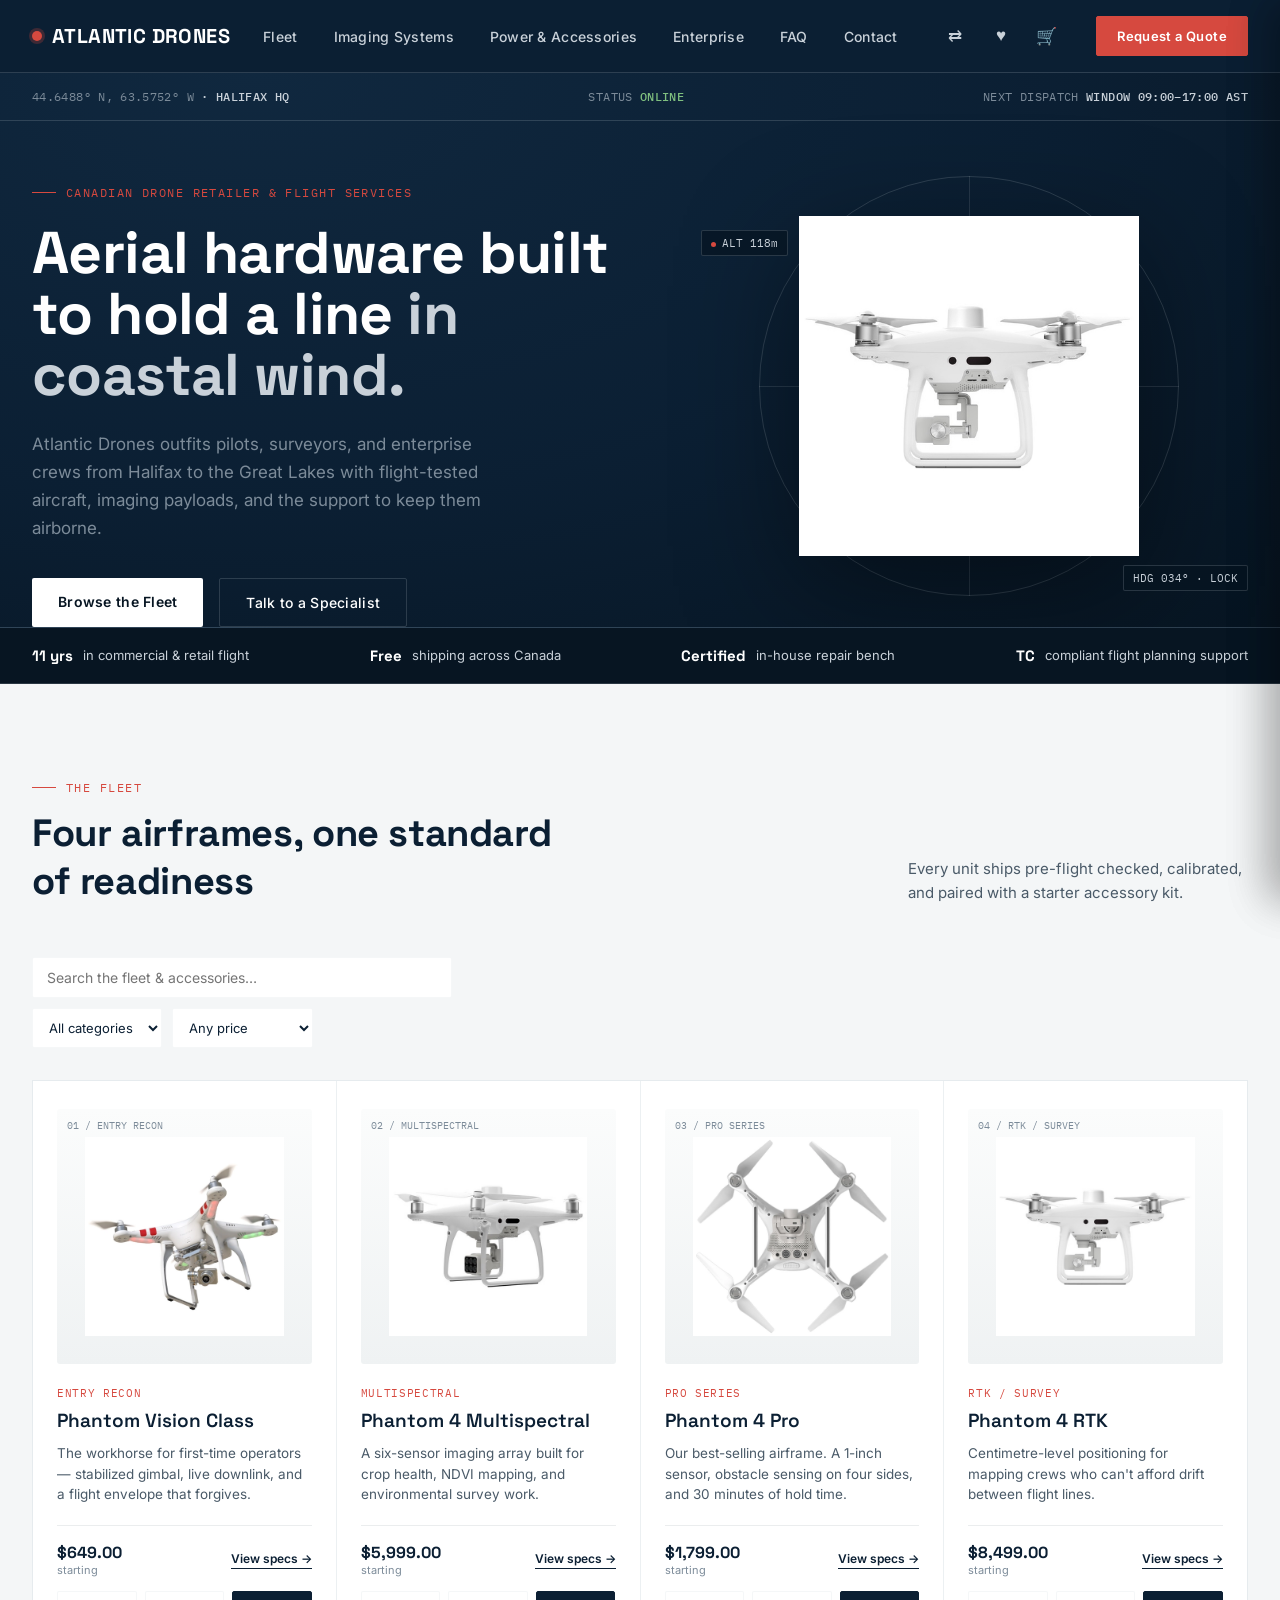
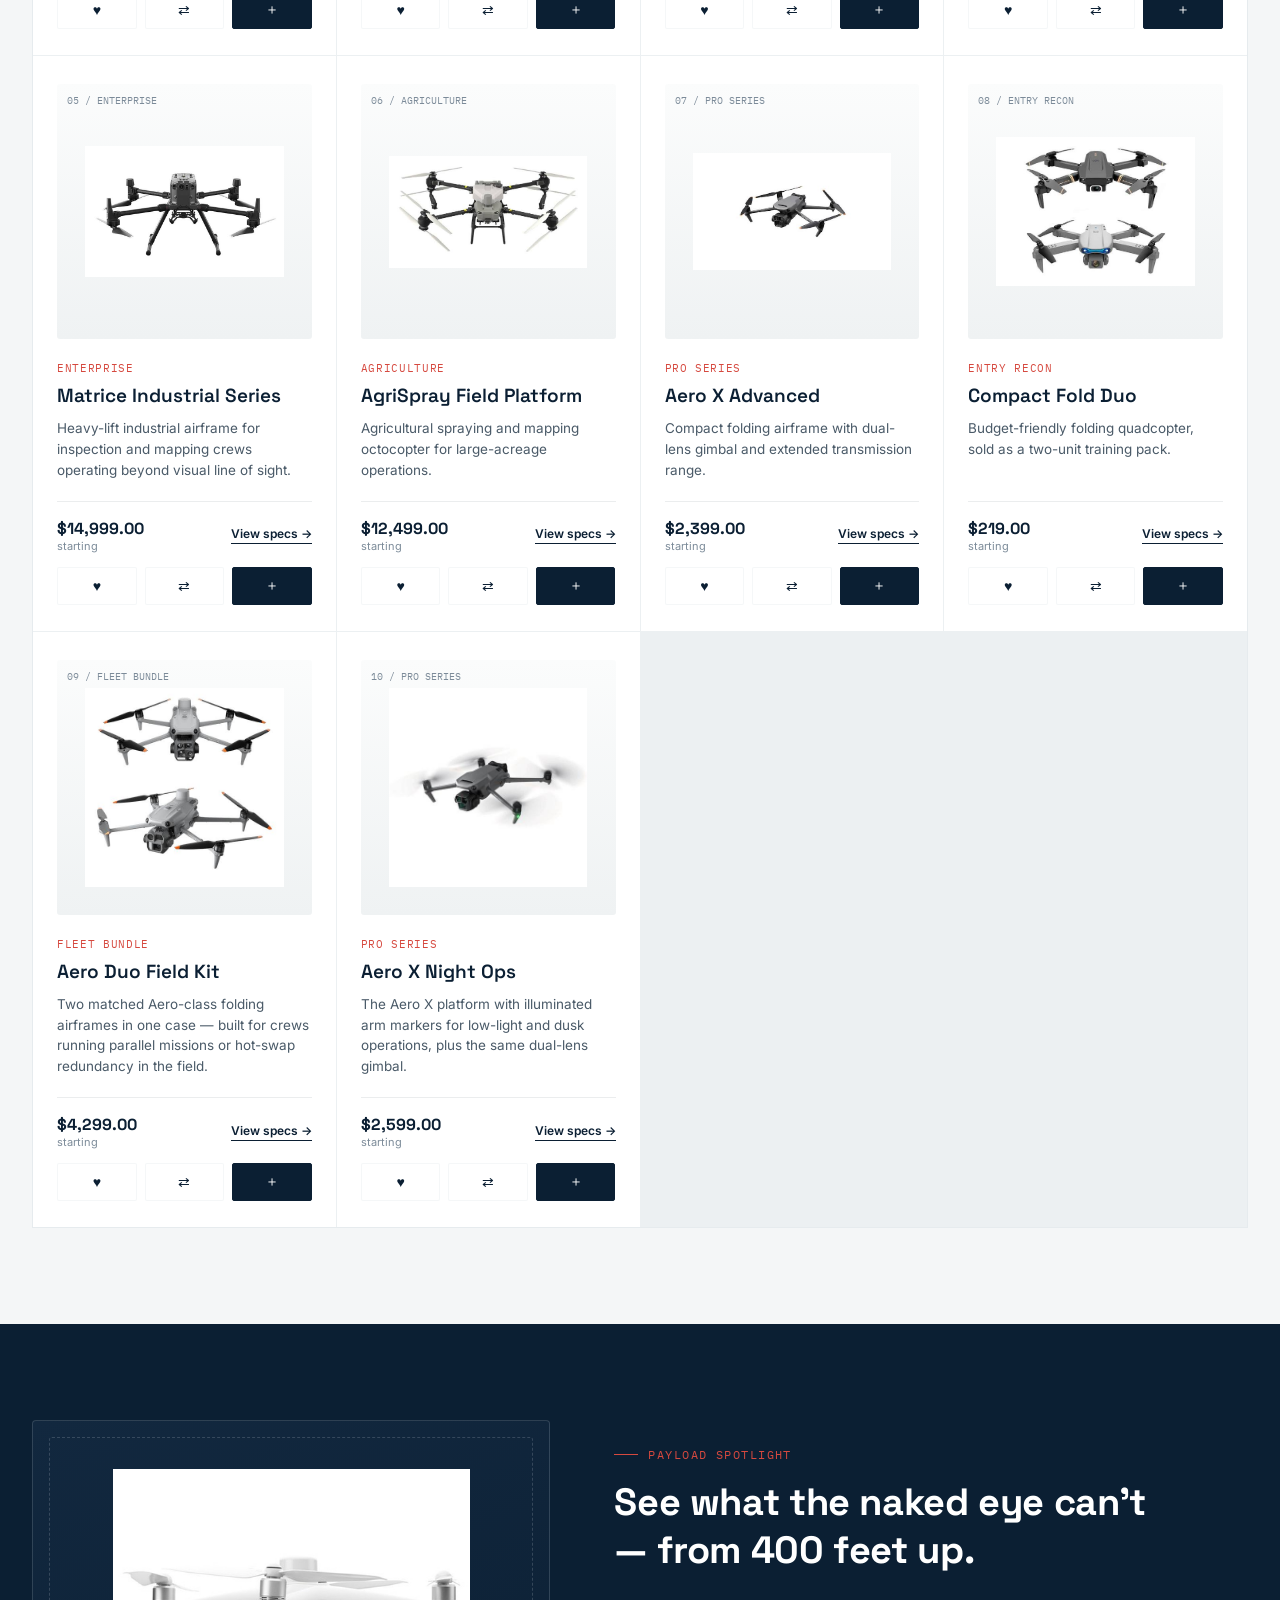
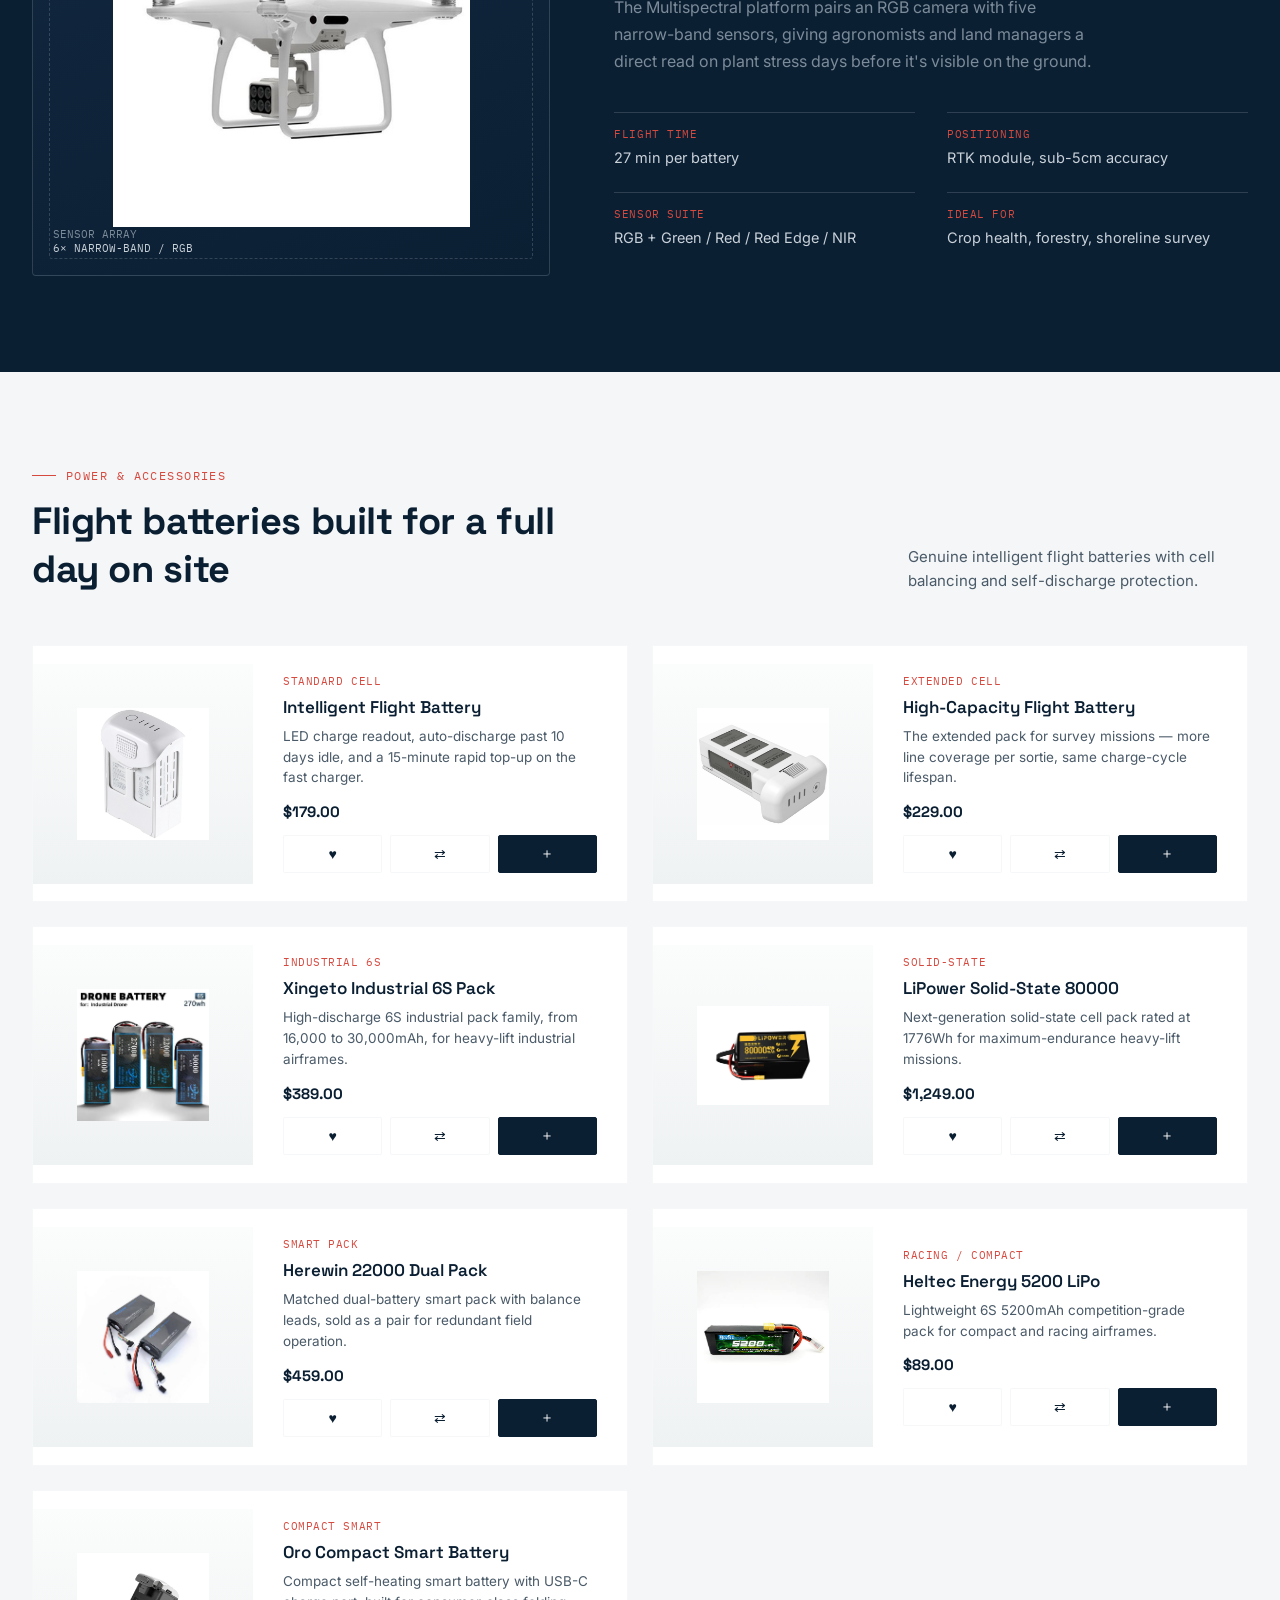
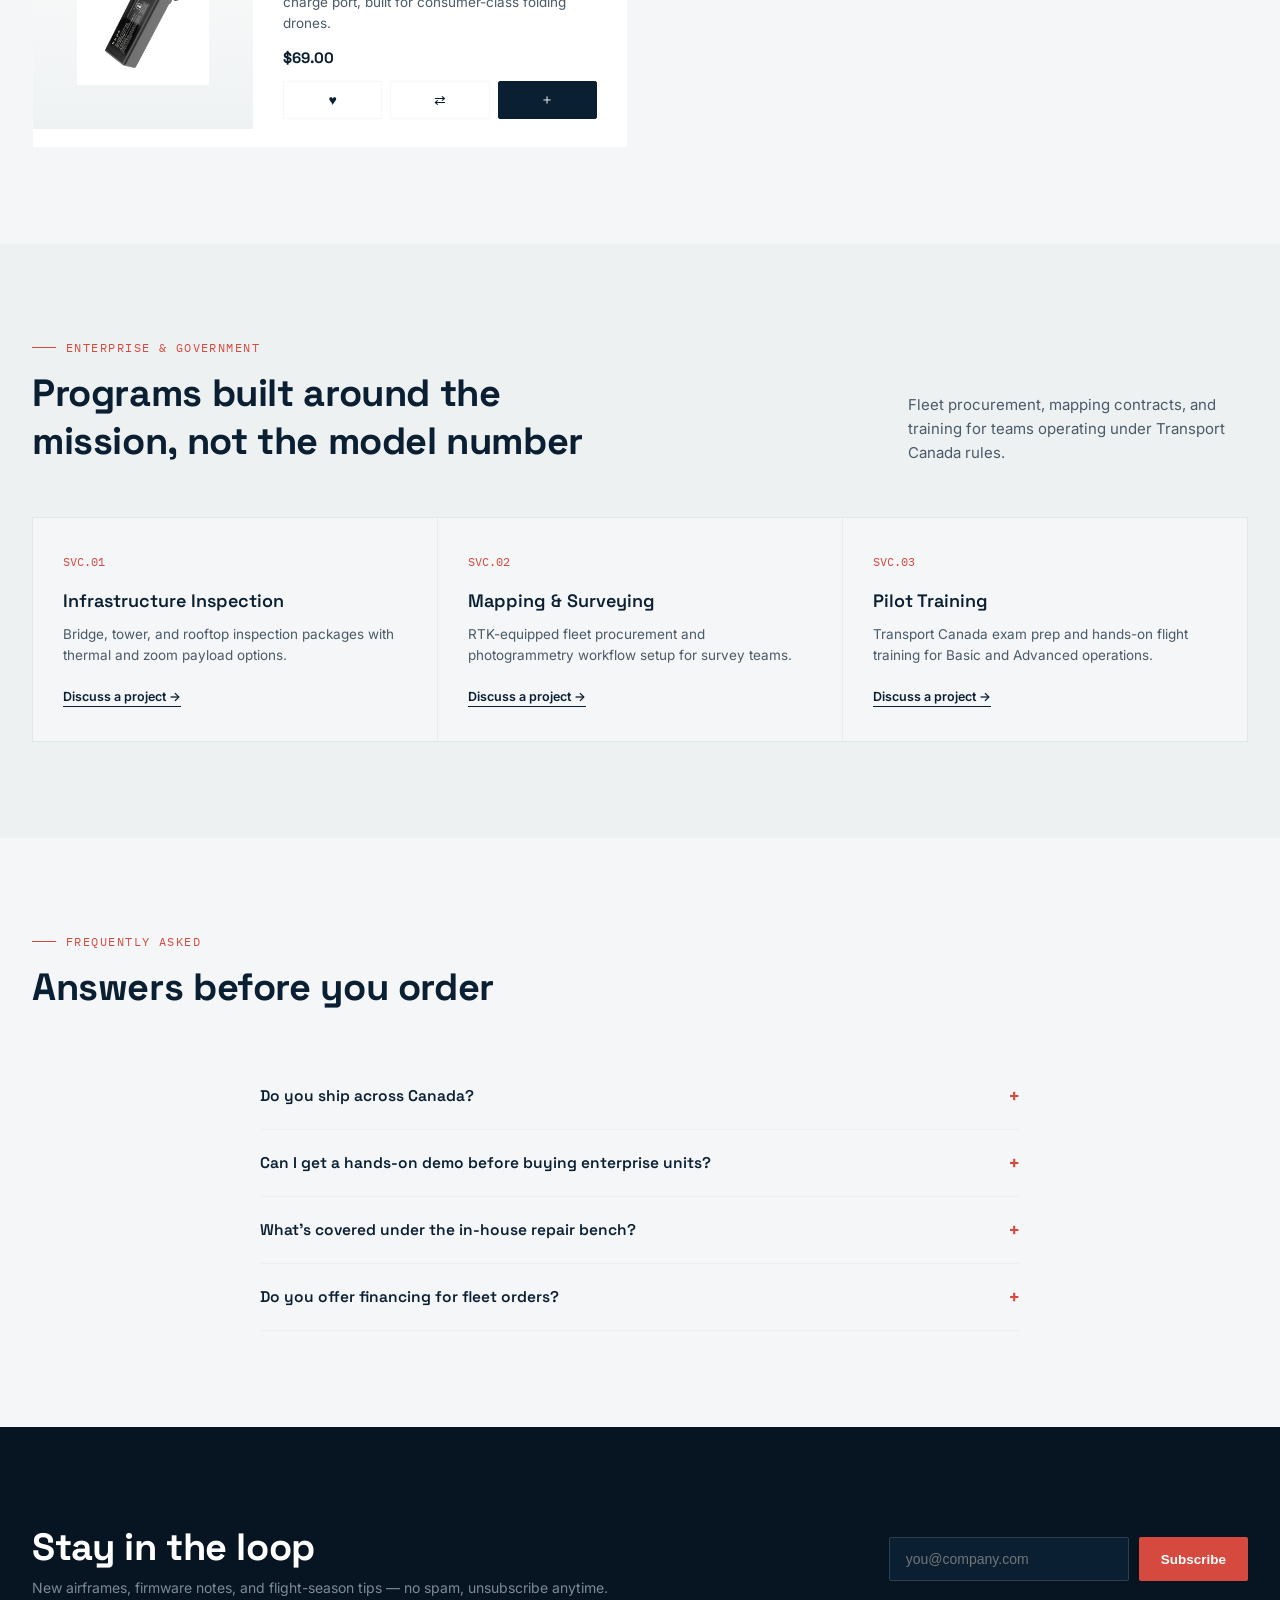
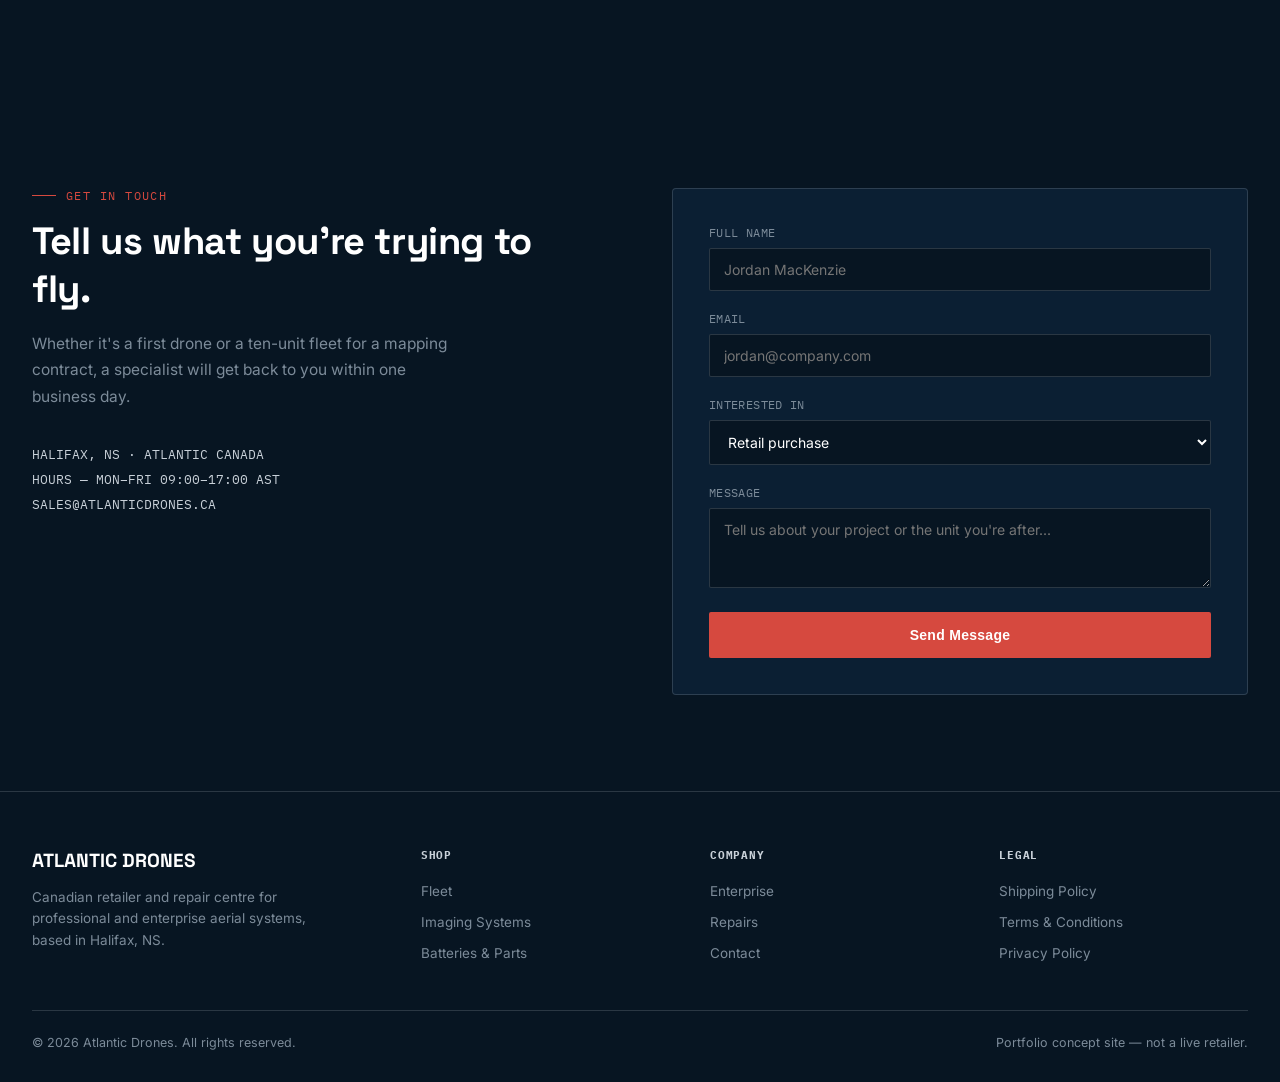
==== commit a84bf6a4: "Add files via upload" ====
--- a/index.html
+++ b/index.html
@@ -431,7 +431,6 @@
       <li><a href="#contact">Contact</a></li>
     </ul>
     <div class="nav-icons">
-      <button id="theme-toggle" class="nav-icon-btn" title="Toggle dark mode">☾</button>
       <button id="compare-toggle" class="nav-icon-btn" title="Compare products">⇄<span class="compare-count count-badge">0</span></button>
       <button id="wishlist-toggle" class="nav-icon-btn" title="Wishlist">♥<span class="wishlist-count count-badge">0</span></button>
       <button id="cart-toggle" class="nav-icon-btn" title="Cart">🛒<span class="cart-count count-badge">0</span></button>
